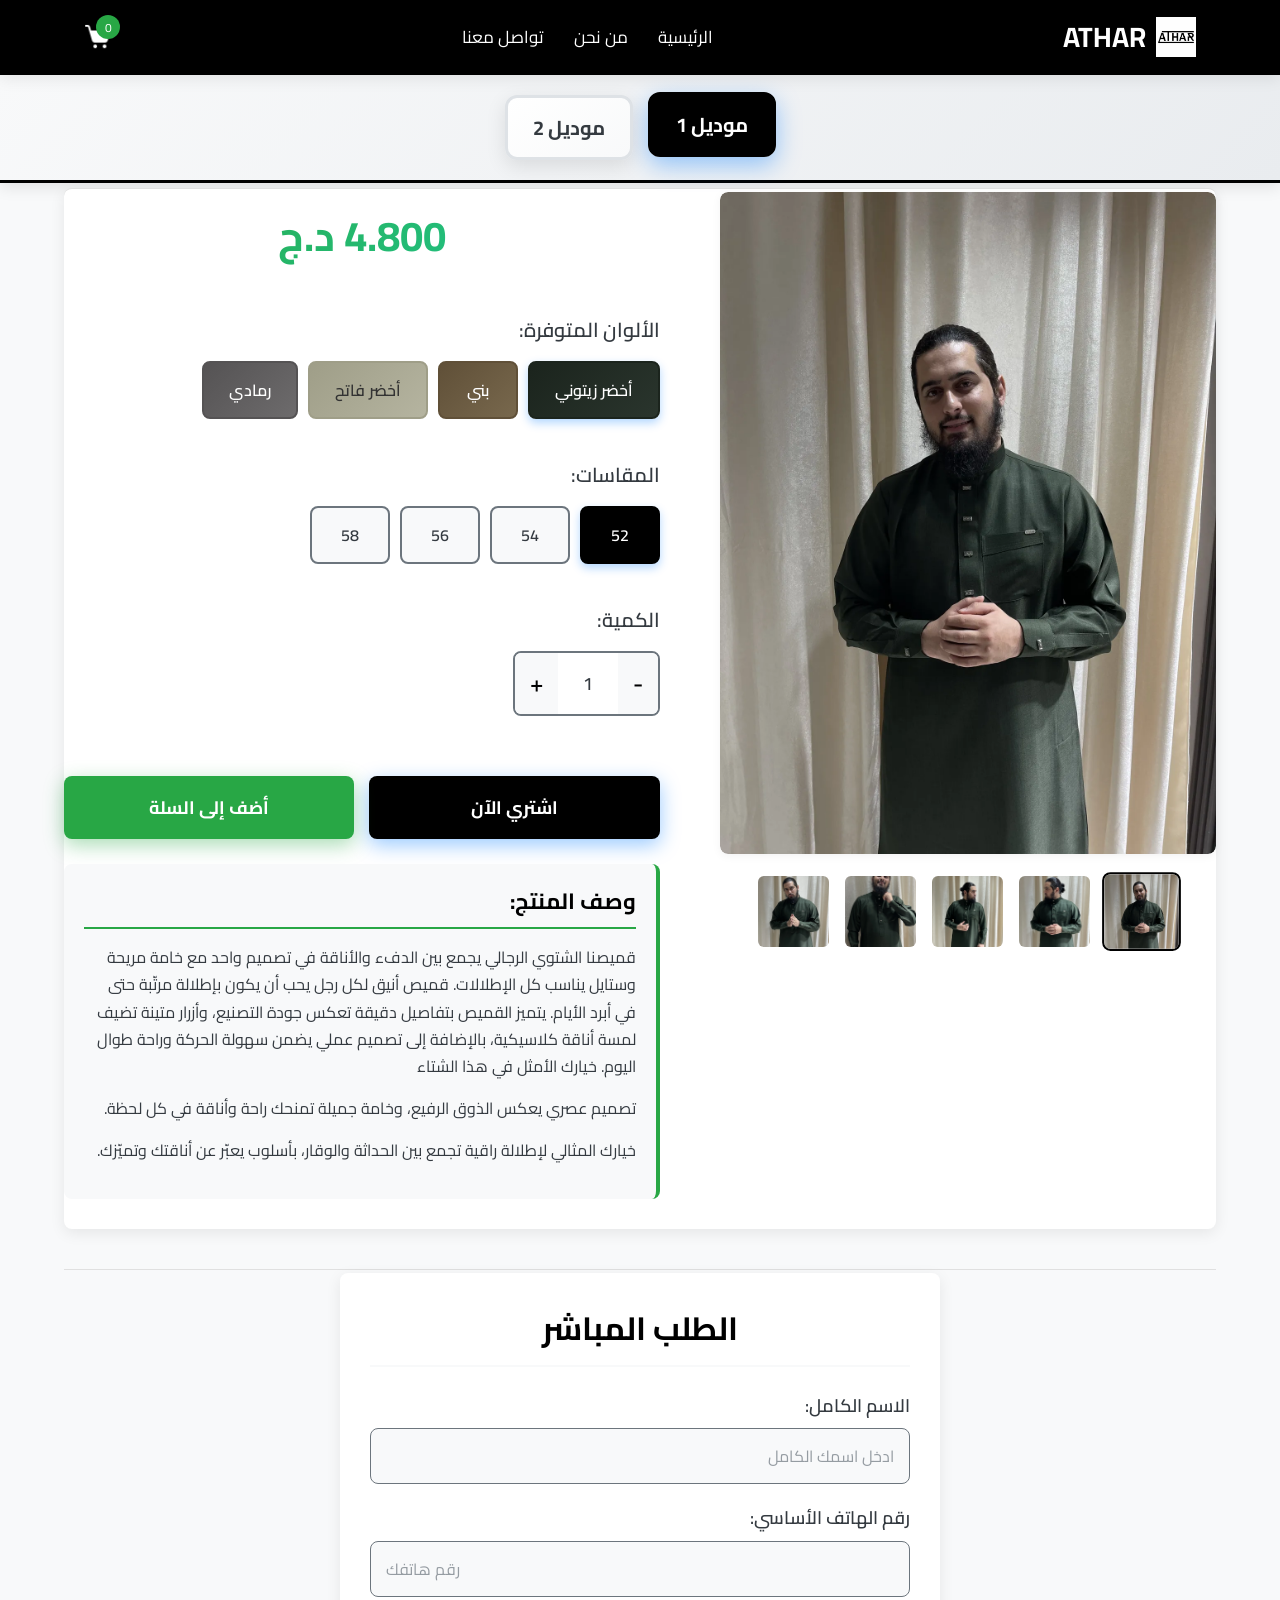
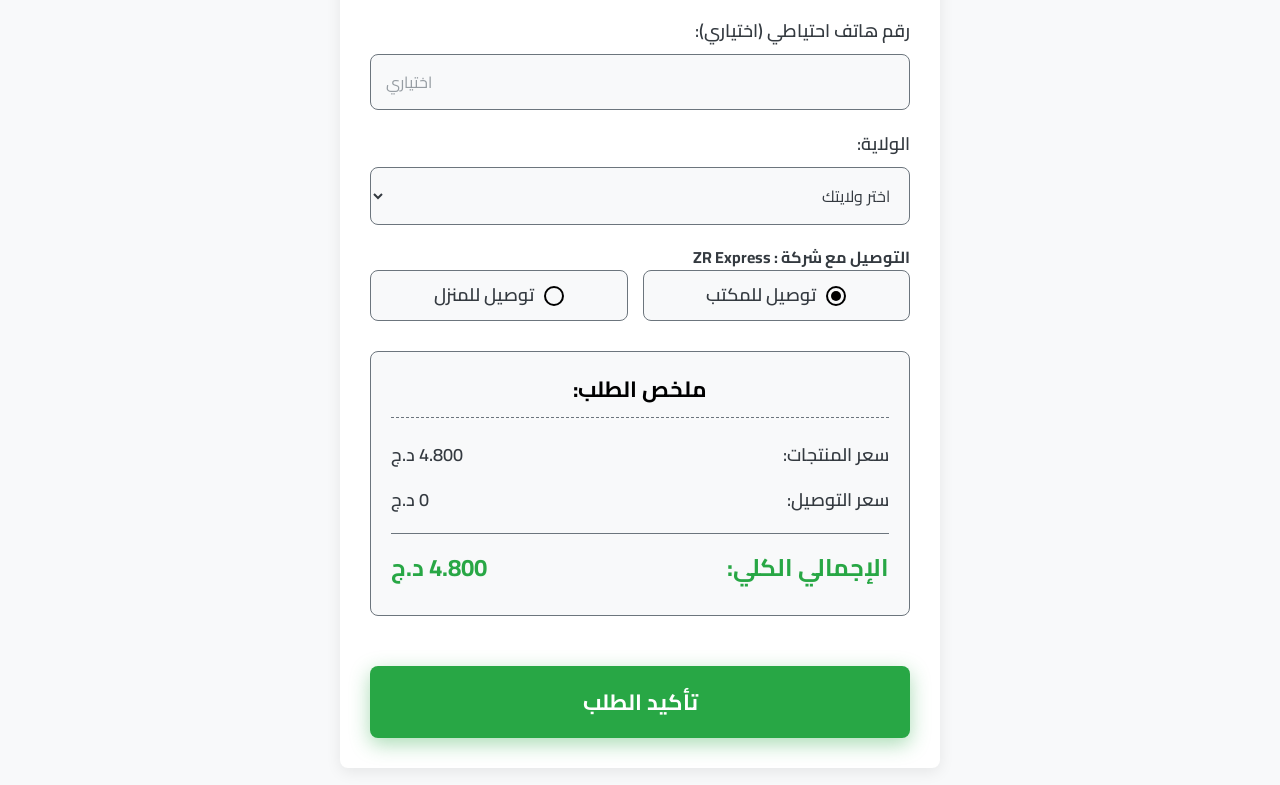
==== index.html @ 8ec305be "Add files via upload" ====
<!DOCTYPE html>
<html lang="ar" dir="rtl">
<head>
    <meta charset="UTF-8">
    <meta name="viewport" content="width=device-width, initial-scale=1.0">
    <title>ATHAR</title>
    <link rel="stylesheet" href="style.css">
    <link rel="icon" href="images/logo.jpg" type="image/x-icon">
    <link href="https://fonts.googleapis.com/css2?family=Cairo:wght@400;700&display=swap" rel="stylesheet">

<!-- Meta Pixel Code -->

<!-- End Meta Pixel Code -->

</head>
<body>
    <header class="main-header">
        <div class="container">
            <div class="logo">
                <img src="images/logo.jpg" alt="ATHAR Logo">
                <span>ATHAR</span>
            </div>
            <nav class="main-nav">
                <ul>
                    <li><a href="index.html">الرئيسية</a></li>
                    <li><a href="about.html">من نحن</a></li>
                    <li><a href="contact.html">تواصل معنا</a></li>
                </ul>
            </nav>
            <div class="header-icons">
                <a href="cart.html" class="cart-icon">
                    <img src="images/cart-icon.png" alt="Cart">
                    <span class="cart-count">0</span>
                </a>
                <button class="hamburger-menu">
                    &#9776;
                </button>
            </div>
        </div>
        <div class="mobile-nav-overlay">
            <nav class="mobile-nav">
                <ul>
                    <li><a href="index.html">الرئيسية</a></li>
                    <li><a href="about.html">من نحن</a></li>
                    <li><a href="contact.html">تواصل معنا</a></li>
                </ul>
            </nav>
        </div>
    </header>







    <!-- أزرار التبديل بين الموديلين -->
<div class="model-selector-container">
    <div class="container">
        <div class="model-buttons">
            <button class="model-btn active" data-model="model1">موديل 1</button>
            <button class="model-btn" data-model="model2">موديل 2</button>
        </div>
    </div>
</div>








    <main class="product-page">
        <div class="container product-details-wrapper">
<section class="product-images">
    <div class="main-image-container">
        <img id="main-product-image" src="images/olive-green-1.webp" alt="قميص رجالي - أسود">
    </div>

    <div class="thumbnail-images">
        <img class="thumbnail active" src="images/olive-green-1.webp" alt="Thumbnail 1">
        <img class="thumbnail" src="images/olive-green-2.webp" alt="Thumbnail 2">
        <img class="thumbnail" src="images/olive-green-3.webp" alt="Thumbnail 3">
        <img class="thumbnail" src="images/olive-green-4.webp" alt="Thumbnail 4">
        <img class="thumbnail" src="images/olive-green-5.webp" alt="Thumbnail 5">
    </div>
</section>

<section class="product-info">
    <!-- تم نقل السعر إلى مكان العنوان -->
    <p class="product-price compact-price">4800 د.ج</p>

    <div class="color-options compact-section">
        <h2>الألوان المتوفرة:</h2>
        <div class="colors">
            <!-- سيتم ملء الألوان ديناميكياً -->
        </div>
    </div>

    <div class="size-options compact-section">
        <h2>المقاسات:</h2>
        <div class="sizes">
            <!-- سيتم ملء المقاسات ديناميكياً -->
        </div>
    </div>

    <div class="quantity-selector compact-section">
        <h2>الكمية:</h2>
        <div class="quantity-control">
            <button class="quantity-btn minus">-</button>
            <input type="number" class="quantity-input" value="1" min="1">
            <button class="quantity-btn plus">+</button>
        </div>
    </div>

    <div class="action-buttons compact-buttons">
        <button class="quick-order-btn">اشتري الآن</button>
        <button class="add-to-cart-btn">أضف إلى السلة</button>
    </div>

    <!-- تم نقل الوصف إلى الأسفل -->
    <div class="product-description compact-description">
        <h2>وصف المنتج:</h2>
        <p>قميص يجمع بين البساطة والفخامة في تفاصيل دقيقة تليق بالرجل الأنيق.</p>
        <p>تصميم عصري يعكس الذوق الرفيع، وخامة جميلة تمنحك راحة وأناقة في كل لحظة.</p>
        <p>خيارك المثالي لإطلالة راقية تجمع بين الحداثة والوقار، بأسلوب يعبّر عن أناقتك وتميّزك.</p>
    </div>
</section>
        </div>

        <!-- إضافة بطاقة الطلب المباشر -->
        <div class="container quick-order-container">
            <div class="quick-order-card" id="quick-order-card">
                <h2 class="page-title">الطلب المباشر</h2>

                <form id="quick-order-form">
                    <div class="form-group">
                        <label for="quick-fullName">الاسم الكامل:</label>
                        <input type="text" id="quick-fullName" name="fullName" required placeholder="ادخل اسمك الكامل">
                    </div>

                    <div class="form-group">
                        <label for="quick-phone">رقم الهاتف الأساسي:</label>
                        <input type="tel" id="quick-phone" name="phone" required placeholder="رقم هاتفك">
                    </div>

                    <div class="form-group">
                        <label for="quick-alternativePhone">رقم هاتف احتياطي (اختياري):</label>
                        <input type="tel" id="quick-alternativePhone" name="alternativePhone" placeholder="اختياري">
                    </div>

                    <div class="form-group">
                        <label for="quick-wilaya">الولاية:</label>
                        <select id="quick-wilaya" name="wilaya" required>
                            <option value="">اختر ولايتك</option>
                        </select>
                    </div>

                    <div class="form-group">
                        <h4>التوصيل مع شركة : ZR Express</h4>
                        <div class="radio-group-container">
                            <div class="radio-group">
                                <input type="radio" id="quick-deliveryToOffice" name="deliveryMethod" value="office" checked>
                                <label for="quick-deliveryToOffice">توصيل للمكتب</label>
                            </div>
                            <div class="radio-group">
                                <input type="radio" id="quick-deliveryToHome" name="deliveryMethod" value="home">
                                <label for="quick-deliveryToHome">توصيل للمنزل</label>
                            </div>
                        </div>
                    </div>

                    <div class="form-group" id="quick-commune-group" style="display: none;">
                        <label for="quick-commune">البلدية:</label>
                        <input type="text" id="quick-commune" name="commune" placeholder="ادخل اسم بلديتك">
                    </div>

                    <div class="order-summary">
                        <h2>ملخص الطلب:</h2>
                        <div class="summary-row">
                            <span>سعر المنتجات:</span>
                            <span id="quick-products-subtotal">0 د.ج</span>
                        </div>
                        <div class="summary-row">
                            <span>سعر التوصيل:</span>
                            <span id="quick-delivery-price">0 د.ج</span>
                        </div>
                        <div class="summary-row total-row">
                            <span>الإجمالي الكلي:</span>
                            <span id="quick-order-grand-total">0 د.ج</span>
                        </div>
                    </div>

                    <button type="submit" class="submit-order-btn">تأكيد الطلب</button>
                </form>
            </div>
        </div>
    </main>

    <script src="script.js"></script>
    <script src="cart.js"></script>
    <script src="quick-order.js"></script>
    <script src="header.js"></script>
    <script src="tiktok-pixel.js"></script>
    <script src="tiktok-events.js"></script>

</body>

</html>
---- style.css ----
/* General Styling & Reset */
@import url('https://fonts.googleapis.com/css2?family=Cairo:wght@300;400;600;700&display=swap');

:root {
    --primary-color: #000000;
    --secondary-color: #6c757d;
    --accent-color: #28a745;
    --text-color: #343a40;
    --light-bg: #f8f9fa;
    --white: #ffffff;
    --border-radius: 8px;
    --box-shadow: 0 4px 15px rgba(0, 0, 0, 0.08);
    --transition-speed: 0.3s;
}

* {
    margin: 0;
    padding: 0;
    box-sizing: border-box;
    font-family: 'Cairo', sans-serif;
}

body {
    background-color: var(--light-bg);
    color: var(--text-color);
    line-height: 1.6;
    direction: rtl;
    text-align: right;
}

.container {
    width: 90%;
    max-width: 1200px;
    margin: 0 auto;
    padding: 20px 0;
}

a {
    text-decoration: none;
    color: var(--primary-color);
    transition: color var(--transition-speed);
}

a:hover {
    color: var(--accent-color);
}

button {
    cursor: pointer;
    border: none;
    padding: 10px 20px;
    border-radius: var(--border-radius);
    transition: background-color var(--transition-speed), transform var(--transition-speed);
    font-weight: 600;
}

button:hover {
    transform: translateY(-2px);
}

/* Header Styling */
.main-header {
    background-color: #000000;
    box-shadow: var(--box-shadow);
    padding: 15px 0;
    position: sticky;
    top: 0;
    z-index: 1000;
    margin-bottom: 5px; /* تم تقليل المسافة */
}

.main-header .container {
    display: flex;
    justify-content: space-between;
    align-items: center;
    padding: 0 20px;
}

.main-header .logo {
    display: flex;
    align-items: center;
    gap: 10px;
}

.main-header .logo img {
    height: 40px;
    width: auto;
}

.main-header .logo span {
    font-size: 28px;
    font-weight: 700;
    color: #ffffff; /* تغيير اللون إلى الأبيض */
}

.main-nav ul {
    list-style: none;
    display: flex;
    gap: 30px;
}

.main-nav a {
    color: #ffffff;
    font-size: 17px;
    position: relative;
    padding-bottom: 5px;
}

.main-nav a::after {
    content: '';
    position: absolute;
    right: 0;
    bottom: 0;
    width: 0;
    height: 3px;
    background-color: var(--primary-color);
    transition: width var(--transition-speed);
}

.main-nav a:hover::after,
.main-nav a.active::after {
    width: 100%;
    left: 0;
}

.header-icons {
    display: flex;
    align-items: center;
    gap: 20px;
}

.cart-icon {
    position: relative;
    display: flex;
    align-items: center;
}

.cart-icon img {
    height: 28px;
    width: auto;
}

.cart-count {
    background-color: var(--accent-color);
    color: var(--white);
    border-radius: 50%;
    padding: 3px 8px;
    font-size: 12px;
    position: absolute;
    top: -8px;
    right: -8px;
    min-width: 24px;
    text-align: center;
    display: flex;
    justify-content: center;
    align-items: center;
    height: 24px;
}

.hamburger-menu {
    display: none;
    background: none;
    font-size: 30px;
    padding: 5px 10px;
    color: #ffffff; /* تغيير اللون إلى الأبيض */
}

/* Mobile Nav Overlay (Hidden by default) */
.mobile-nav-overlay {
    display: none; /* Hidden by default */
    position: fixed;
    top: 0;
    left: 0;
    width: 100%;
    height: auto; /* Allow content to define height */
    max-height: 0; /* Initially hidden height */
    overflow: hidden; /* Hide overflowing content */
    background-color: var(--white); /* خلفية بيضاء صلبة */
    box-shadow: var(--box-shadow);
    z-index: 999;
    align-items: center;
    justify-content: center;
    flex-direction: column;
    opacity: 0; /* Will transition from 0 to 1 */
    visibility: hidden; /* Will transition from hidden to visible */
    /* transition for max-height, opacity, and visibility */
    transition: max-height 0.5s ease-in-out, opacity 0.4s ease-in-out, visibility 0.4s ease-in-out;
}

.mobile-nav-overlay.active {
    display: flex; /* Show flex for active state */
    max-height: 300px; /* Adjust this value if your nav content is taller */
    opacity: 1;
    visibility: visible;
}

.mobile-nav ul {
    list-style: none;
    text-align: center;
    width: 100%;
    padding: 20px 0; /* Add padding for internal spacing */
}

.mobile-nav li {
    margin: 15px 0; /* Reduced margin */
}

.mobile-nav a {
    color: var(--text-color);
    font-size: 24px; /* Slightly smaller font for better fit */
    font-weight: 600;
    padding: 8px 15px; /* Reduced padding */
    display: block;
    transition: color var(--transition-speed);
}

.mobile-nav a:hover {
    color: var(--primary-color);
}

/* Hamburger Menu Styling (Keep it simple) */
.hamburger-menu {
    display: none; /* Hidden by default on desktop */
    background: none;
    font-size: 30px;
    color: var(--text-color);
    padding: 5px 10px;
    cursor: pointer;
    z-index: 1001; /* Ensure it's above the overlay */
    /* No need for span specific styles, as it's a single character */
}

/* Ensure hamburger is shown on mobile */
@media (max-width: 768px) {
    .main-header .hamburger-menu {
        display: block; /* Show hamburger on mobile as a block element */
    }
}

/* Product Page Styling */
.product-page {
    padding: 5px 0; /* تم تقليل المسافة */
}

.product-details-wrapper {
    display: flex;
    gap: 40px;
    background-color: var(--white);
    padding: 30px;
    border-radius: var(--border-radius);
    box-shadow: var(--box-shadow);
    flex-wrap: wrap; /* Allow wrapping on smaller screens */
    margin-top: 5px; /* تم تقليل المسافة */
}

.product-images {
    flex: 1;
    min-width: 300px; /* Minimum width before wrapping */
    display: flex;
    flex-direction: column;
    gap: 20px;
    align-items: center;
}

.main-image-container {
    width: 100%;
    max-width: 500px; /* Max width for the main image */
    border-radius: var(--border-radius);
    overflow: hidden;
    box-shadow: 0 2px 10px rgba(0, 0, 0, 0.05);
}

.main-image-container img {
    width: 100%;
    height: auto;
    display: block;
    border-radius: var(--border-radius);
}

/* ===============================
   ✅ Thumbnails (صور مصغرة)
================================= */

/* إضافة أنماط للتعامل مع العدد المختلف للصور المصغرة */
.thumbnail-images {
    display: flex;
    gap: 10px;
    justify-content: center;
    width: 100%;
    flex-wrap: wrap; /* السماح بلف الصور على سطر جديد إذا لزم الأمر */
}

.thumbnail-images img {
    width: 70px;
    height: 70px;
    object-fit: cover;
    border-radius: var(--border-radius);
    cursor: pointer;
    border: 2px solid transparent;
    transition: border-color var(--transition-speed), transform var(--transition-speed);
    flex-shrink: 0; /* منع الصور من التقلص */
}

.thumbnail-images img:hover,
.thumbnail-images img.active {
    border-color: var(--primary-color);
    transform: scale(1.05);
}

/* تحسينات للشاشات الصغيرة */
@media (max-width: 768px) {
    .thumbnail-images {
        gap: 8px;
    }
    
    .thumbnail-images img {
        width: 60px;
        height: 60px;
    }
}

@media (max-width: 480px) {
    .thumbnail-images {
        gap: 6px;
    }
    
    .thumbnail-images img {
        width: 50px;
        height: 50px;
    }
}

/* تحسينات للشاشات الكبيرة */
@media (min-width: 1200px) {
    .thumbnail-images {
        gap: 12px;
    }
    
    .thumbnail-images img {
        width: 75px;
        height: 75px;
    }
}

/* ===============================
   ✅ Product Info Section
================================= */

.product-info {
    flex: 1.2;
    min-width: 300px;
    display: flex;
    flex-direction: column;
    gap: 25px;
}

.product-title {
    font-size: 38px;
    font-weight: 700;
    color: var(--primary-color);
    margin-bottom: 5px;
}

.product-price {
    font-size: 32px;
    font-weight: 600;
    color: var(--accent-color);
    margin-bottom: 20px;
}

/* ===============================
   ✅ Color & Size Options
================================= */

.color-options,
.size-options {
    margin-bottom: 15px;
}

.color-options h2,
.size-options h2 {
    font-size: 20px;
    font-weight: 600;
    margin-bottom: 15px;
    color: var(--text-color);
}

.colors,
.sizes {
    display: flex;
    gap: 10px;
    flex-wrap: wrap;
}

.color-btn,
.size-btn {
    background-color: var(--light-bg);
    color: var(--text-color);
    border: 2px solid var(--secondary-color);
    padding: 12px 25px;
    font-size: 16px;
    font-weight: 600;
    border-radius: var(--border-radius);
    transition: all var(--transition-speed);
    min-width: 80px;
    text-align: center;
}

.color-btn.active,
.size-btn.active {
    background-color: var(--primary-color);
    color: var(--white);
    border-color: var(--primary-color);
    box-shadow: 0 4px 10px rgba(0, 123, 255, 0.3);
}

.color-btn:hover:not(.active),
.size-btn:hover:not(.active) {
    background-color: var(--primary-color);
    color: var(--white);
    border-color: var(--primary-color);
}



/* ===============================
   ✅ Quantity Selector
================================= */

.quantity-selector {
    margin-bottom: 25px;
}

.quantity-selector h2 {
    font-size: 20px;
    font-weight: 600;
    margin-bottom: 15px;
    color: var(--text-color);
}

.quantity-control {
    display: flex;
    align-items: center;
    border: 2px solid var(--secondary-color);
    border-radius: var(--border-radius);
    overflow: hidden;
    width: fit-content;
}

.quantity-btn {
    background-color: var(--light-bg);
    color: var(--primary-color);
    font-size: 24px;
    padding: 8px 15px;
    border-radius: 0;
    transition: background-color var(--transition-speed);
}

.quantity-btn:hover {
    background-color: var(--primary-color);
    color: var(--white);
}

.quantity-input {
    width: 60px;
    text-align: center;
    border: none;
    font-size: 18px;
    font-weight: 600;
    color: var(--text-color);
    background-color: var(--white);
    padding: 8px 0;
}

.quantity-input::-webkit-outer-spin-button,
.quantity-input::-webkit-inner-spin-button {
    -webkit-appearance: none;
    margin: 0;
}

/* ===============================
   ✅ Action Buttons
================================= */

.action-buttons {
    display: flex;
    gap: 15px;
    flex-wrap: wrap;
    margin-top: 20px;
}

.buy-now-btn,
.add-to-cart-btn {
    flex: 1;
    min-width: 180px;
    font-size: 18px;
    padding: 15px 30px;
    border-radius: var(--border-radius);
    font-weight: 700;
    text-align: center;
}

.buy-now-btn {
    background-color: var(--primary-color);
    color: var(--white);
    box-shadow: 0 6px 20px rgba(0, 123, 255, 0.4);
}

.buy-now-btn:hover {
    background-color: #0056b3;
    transform: translateY(-3px);
    box-shadow: 0 8px 25px rgba(0, 123, 255, 0.5);
}

.add-to-cart-btn {
    background-color: var(--accent-color);
    color: var(--white);
    box-shadow: 0 6px 20px rgba(40, 167, 69, 0.4);
}

.add-to-cart-btn:hover {
    background-color: #218838;
    transform: translateY(-3px);
    box-shadow: 0 8px 25px rgba(40, 167, 69, 0.5);
}

/* ===============================
   ✅ Responsive Layout
================================= */

@media (max-width: 992px) {
    .product-details-wrapper {
        flex-direction: column;
        align-items: center;
        gap: 30px;
    }

    .product-images,
    .product-info {
        width: 100%;
        max-width: 600px;
    }

    .product-images {
        margin-bottom: 20px;
    }

    .product-title {
        font-size: 32px;
        text-align: center;
    }

    .product-price {
        font-size: 28px;
        text-align: center;
    }

    .color-options,
    .size-options,
    .quantity-selector,
    .action-buttons {
        align-items: center;
        text-align: center;
    }

    .colors, .sizes, .quantity-control, .action-buttons {
        justify-content: center;
    }
}

@media (max-width: 768px) {
    .main-header .main-nav {
        display: none;
    }

    .main-header .hamburger-menu {
        display: block;
    }

    .main-header .container {
        padding: 0 15px;
    }

    .main-header .logo span {
        font-size: 24px;
    }

    .product-details-wrapper {
        padding: 20px;
    }

    .product-title {
        font-size: 28px;
    }

    .product-price {
        font-size: 24px;
    }

    .color-btn,
    .size-btn {
        padding: 10px 20px;
        font-size: 15px;
    }

    .buy-now-btn,
    .add-to-cart-btn {
        font-size: 16px;
        padding: 12px 25px;
    }
}

@media (max-width: 480px) {
    .main-header .logo img {
        height: 35px;
    }

    .main-header .logo span {
        font-size: 22px;
    }

    .cart-icon img {
        height: 24px;
    }

    .cart-count {
        font-size: 11px;
        padding: 2px 7px;
        min-width: 20px;
        height: 20px;
        top: -6px;
        right: -6px;
    }

    .product-page {
        padding: 5px 0; /* تم تقليل المسافة */
    }

    .product-details-wrapper {
        padding: 15px;
    }

    .product-title {
        font-size: 24px;
    }

    .product-price {
        font-size: 20px;
    }

    .color-btn,
    .size-btn {
        padding: 8px 15px;
        font-size: 14px;
    }

    .buy-now-btn,
    .add-to-cart-btn {
        font-size: 15px;
        padding: 10px 20px;
    }

    .quantity-control {
        width: 100%;
        justify-content: center;
    }

    .quantity-input {
        flex-grow: 1;
    }
}

/* إضافة أنماط للوصف الجديد */
.product-description {
    margin-bottom: 25px;
    padding: 20px;
    background-color: var(--light-bg);
    border-radius: var(--border-radius);
    border-right: 4px solid var(--accent-color);
}

.product-description h2 {
    font-size: 22px;
    font-weight: 700;
    color: var(--primary-color);
    margin-bottom: 15px;
    border-bottom: 2px solid var(--accent-color);
    padding-bottom: 8px;
}

.product-description p {
    font-size: 16px;
    line-height: 1.7;
    color: var(--text-color);
    margin-bottom: 15px;
}

.product-description ul {
    list-style-type: none;
    padding-right: 0;
}

.product-description li {
    position: relative;
    padding-right: 25px;
    margin-bottom: 8px;
    font-size: 15px;
    color: var(--text-color);
}

.product-description li:before {
    content: "✓";
    position: absolute;
    right: 0;
    color: var(--accent-color);
    font-weight: bold;
}

.product-info .product-price {
    font-size: 42px;
    font-weight: 700;
    color: var(--accent-color);
    margin-bottom: 25px;
    text-align: center;
    background: linear-gradient(135deg, var(--accent-color), #20c997);
    -webkit-background-clip: text;
    -webkit-text-fill-color: transparent;
    background-clip: text;
    padding: 10px;
    border-radius: var(--border-radius);
}

/* تحسين التجاوب مع الشاشات الصغيرة */
@media (max-width: 768px) {
    .product-info .product-price {
        font-size: 36px;
    }
    
    .product-description h2 {
        font-size: 20px;
    }
    
    .product-description p {
        font-size: 15px;
    }
}

@media (max-width: 480px) {
    .product-info .product-price {
        font-size: 32px;
    }
    
    .product-description {
        padding: 15px;
    }
}

/* أنماط تقليل المسافات بشكل أكبر */
.compact-price {
    margin-bottom: 10px !important;
}

.compact-description {
    margin-bottom: 15px !important;
}

.compact-section {
    margin-bottom: 15px !important;
}

.compact-buttons {
    margin-top: 20px !important;
}

/* تحسين المسافات في الشاشات الصغيرة */
@media (max-width: 768px) {
    .compact-price {
        margin-bottom: 8px !important;
    }
    
    .compact-description {
        margin-bottom: 12px !important;
    }
    
    .compact-section {
        margin-bottom: 12px !important;
    }
    
    .compact-buttons {
        margin-top: 18px !important;
    }
}

@media (max-width: 480px) {
    .compact-price {
        margin-bottom: 5px !important;
    }
    
    .compact-description {
        margin-bottom: 10px !important;
    }
    
    .compact-section {
        margin-bottom: 10px !important;
    }
    
    .compact-buttons {
        margin-top: 15px !important;
    }
}

/* Cart Page Specific Styling */
.cart-page {
    padding: 40px 0;
    min-height: calc(100vh - 150px); /* Adjust to make content fill viewport if short */
}

.cart-page .container {
    background-color: var(--white);
    padding: 30px;
    border-radius: var(--border-radius);
    box-shadow: var(--box-shadow);
}

.page-title {
    font-size: 36px;
    font-weight: 700;
    color: var(--primary-color);
    text-align: center;
    margin-bottom: 30px;
    padding-bottom: 10px;
    border-bottom: 2px solid var(--light-bg);
}

.empty-cart-message {
    text-align: center;
    font-size: 20px;
    color: var(--secondary-color);
    margin: 50px 0;
}

.cart-items-container {
    margin-bottom: 30px;
}

/* Individual Cart Item Styling */
.cart-item {
    display: flex;
    align-items: center;
    gap: 20px;
    padding: 20px 0;
    border-bottom: 1px dashed var(--light-bg); /* Dashed separator for items */
}

.cart-item:last-child {
    border-bottom: none; /* No border for the last item */
}

.cart-item-image img {
    width: 100px;
    height: 100px;
    object-fit: cover;
    border-radius: var(--border-radius);
    border: 1px solid var(--light-bg);
}

.cart-item-details {
    flex-grow: 1;
}

.cart-item-details h3 {
    font-size: 22px;
    font-weight: 600;
    color: var(--text-color);
    margin-bottom: 5px;
}

.cart-item-details p {
    font-size: 15px;
    color: var(--secondary-color);
    margin-bottom: 5px;
}

.cart-item-price {
    font-size: 18px;
    font-weight: 700;
    color: var(--accent-color);
    min-width: 100px; /* Ensure price has enough space */
    text-align: left; /* Align price to left in RTL */
}

.cart-item-quantity {
    display: flex;
    align-items: center;
    border: 1px solid var(--secondary-color);
    border-radius: var(--border-radius);
    overflow: hidden;
    width: fit-content;
}

.cart-item-quantity .quantity-btn {
    background-color: var(--light-bg);
    color: var(--primary-color);
    font-size: 20px;
    padding: 5px 12px;
    border-radius: 0;
}

.cart-item-quantity .quantity-input {
    width: 50px;
    text-align: center;
    border: none;
    font-size: 16px;
    font-weight: 600;
    background-color: var(--white);
    padding: 5px 0;
}

.remove-item-btn {
    background-color: transparent;
    color: var(--secondary-color);
    font-size: 24px;
    padding: 0;
    margin-right: 10px;
    transition: color var(--transition-speed);
}

.remove-item-btn:hover {
    color: var(--close-btn-color); /* Red for delete */
    transform: none; /* No transform on remove button */
}

/* Cart Summary Styling */
.cart-summary {
    background-color: var(--light-bg);
    padding: 25px;
    border-radius: var(--border-radius);
    border: 1px solid #e9ecef;
    display: flex;
    flex-direction: column;
    gap: 15px;
}

.summary-row {
    display: flex;
    justify-content: space-between;
    align-items: center;
    font-size: 20px;
    font-weight: 600;
    color: var(--text-color);
}

.summary-row.total-row {
    font-size: 24px;
    font-weight: 700;
    color: var(--primary-color);
    border-top: 1px dashed var(--secondary-color);
    padding-top: 15px;
    margin-top: 10px;
}

.checkout-btn {
    background-color: var(--accent-color);
    color: var(--white);
    font-size: 20px;
    padding: 15px 30px;
    border-radius: var(--border-radius);
    font-weight: 700;
    width: 100%;
    margin-top: 20px;
    box-shadow: 0 6px 20px rgba(40, 167, 69, 0.4);
}

.checkout-btn:hover {
    background-color: #218838;
    transform: translateY(-3px);
    box-shadow: 0 8px 25px rgba(40, 167, 69, 0.5);
}

/* Responsive adjustments for Cart Page */
@media (max-width: 768px) {
    .cart-page .container {
        padding: 20px;
    }

    .page-title {
        font-size: 30px;
        margin-bottom: 20px;
    }

    .cart-item {
        flex-wrap: wrap; /* Allow items to wrap on smaller screens */
        justify-content: center; /* Center content when wrapped */
        text-align: center;
    }

    .cart-item-image,
    .cart-item-details,
    .cart-item-quantity,
    .cart-item-price,
    .remove-item-btn {
        width: 100%; /* Make them full width when wrapped */
        text-align: center;
        margin-bottom: 10px;
    }

    .cart-item-image {
        margin-bottom: 15px;
    }

    .cart-item-quantity {
        justify-content: center; /* Center quantity control */
        margin-left: auto; /* Remove right margin from RTL direction */
        margin-right: auto; /* Center on wrap */
    }

    .cart-item-price {
        font-size: 16px;
        order: 1; /* Price appears above other details */
    }

    .remove-item-btn {
        order: 2; /* Remove button appears after price */
        margin-right: 0;
        margin-left: auto; /* Push to left in RTL */
    }

    .summary-row {
        font-size: 18px;
    }

    .summary-row.total-row {
        font-size: 22px;
    }

    .checkout-btn {
        font-size: 18px;
        padding: 12px 25px;
    }
}

@media (max-width: 480px) {
    .page-title {
        font-size: 26px;
    }

    .cart-item-image img {
        width: 80px;
        height: 80px;
    }

    .cart-item-details h3 {
        font-size: 18px;
    }

    .cart-item-details p {
        font-size: 14px;
    }

    .cart-item-price {
        font-size: 15px;
    }

    .cart-item-quantity .quantity-btn {
        font-size: 18px;
        padding: 4px 10px;
    }

    .cart-item-quantity .quantity-input {
        width: 40px;
        font-size: 14px;
    }
}

/* Info Page Specific Styling */
.info-page {
    padding: 40px 0;
    min-height: calc(100vh - 150px); /* Adjust to make content fill viewport if short */
}

.info-page .container {
    background-color: var(--white);
    padding: 30px;
    border-radius: var(--border-radius);
    box-shadow: var(--box-shadow);
    max-width: 600px; /* Limit width for better readability */
    margin: 0 auto; /* Center the container */
}

.info-page .page-title {
    font-size: 36px;
    font-weight: 700;
    color: var(--primary-color);
    text-align: center;
    margin-bottom: 30px;
    padding-bottom: 10px;
    border-bottom: 2px solid var(--light-bg);
}

.form-group {
    margin-bottom: 20px;
}

.form-group label {
    display: block;
    font-size: 18px;
    font-weight: 600;
    color: var(--text-color);
    margin-bottom: 8px;
}

.form-group input[type="text"],
.form-group input[type="tel"],
.form-group input[type="number"], /* Added for height/weight */
.form-group select {
    width: 100%;
    padding: 12px 15px;
    border: 1px solid var(--secondary-color);
    border-radius: var(--border-radius);
    font-size: 16px;
    color: var(--text-color);
    background-color: var(--light-bg);
    transition: border-color var(--transition-speed), box-shadow var(--transition-speed);
}

.form-group input[type="text"]:focus,
.form-group input[type="tel"]:focus,
.form-group input[type="number"]:focus, /* Added for height/weight */
.form-group select:focus {
    border-color: var(--primary-color);
    box-shadow: 0 0 0 0.2rem rgba(0, 123, 255, 0.25);
    outline: none;
}

.form-group input::placeholder {
    color: var(--secondary-color);
    opacity: 0.7;
}

/* Container for radio groups to apply gap */
.radio-group-container {
    display: flex;
    flex-wrap: wrap; /* Allow wrapping on small screens */
    gap: 15px; /* Space between radio groups */
}

.radio-group {
    display: flex;
    align-items: center;
    gap: 10px;
    padding: 10px 15px;
    border: 1px solid var(--secondary-color);
    border-radius: var(--border-radius);
    background-color: var(--light-bg);
    cursor: pointer;
    transition: background-color var(--transition-speed);
    flex-grow: 1; /* Allow groups to grow */
    justify-content: center; /* Center content horizontally */
}

.radio-group:hover {
    background-color: #e2e6ea;
}

.radio-group input[type="radio"] {
    appearance: none; /* Hide default radio button */
    width: 20px;
    height: 20px;
    border: 2px solid var(--primary-color);
    border-radius: 50%;
    display: grid;
    place-content: center;
    cursor: pointer;
    margin: 0; /* Remove default margin */
}

.radio-group input[type="radio"]::before {
    content: "";
    width: 10px;
    height: 10px;
    border-radius: 50%;
    transform: scale(0);
    transition: transform var(--transition-speed) ease-in-out;
    background-color: var(--primary-color);
}

.radio-group input[type="radio"]:checked::before {
    transform: scale(1);
}

.radio-group label {
    font-size: 18px;
    font-weight: 600;
    color: var(--text-color);
    cursor: pointer;
    margin-bottom: 0; /* Remove default margin from label */
}

/* Order Summary section in info.html */
.order-summary {
    background-color: var(--light-bg);
    border: 1px solid var(--secondary-color);
    border-radius: var(--border-radius);
    padding: 20px;
    margin-top: 30px;
    margin-bottom: 30px;
}

.order-summary h2 {
    font-size: 22px;
    font-weight: 700;
    color: var(--primary-color);
    margin-bottom: 15px;
    text-align: center;
    border-bottom: 1px dashed var(--secondary-color);
    padding-bottom: 10px;
}

.order-summary .summary-row {
    display: flex;
    justify-content: space-between;
    align-items: center;
    padding: 8px 0;
    font-size: 18px;
    color: var(--text-color);
}

.order-summary .summary-row.total-row {
    font-size: 24px;
    font-weight: 700;
    color: var(--accent-color);
    border-top: 1px solid var(--secondary-color);
    margin-top: 10px;
    padding-top: 15px;
}

.submit-order-btn {
    background-color: var(--accent-color);
    color: var(--white);
    font-size: 22px;
    padding: 15px 30px;
    border-radius: var(--border-radius);
    font-weight: 700;
    width: 100%;
    margin-top: 20px;
    box-shadow: 0 6px 20px rgba(40, 167, 69, 0.4);
    transition: background-color var(--transition-speed), transform var(--transition-speed), box-shadow var(--transition-speed);
}

.submit-order-btn:hover {
    background-color: #218838;
    transform: translateY(-3px);
    box-shadow: 0 8px 25px rgba(40, 167, 69, 0.5);
}

/* Responsive adjustments for Info Page */
@media (max-width: 768px) {
    .info-page .container {
        padding: 20px;
        margin: 0 15px; /* Add horizontal margin on small screens */
    }

    .info-page .page-title {
        font-size: 30px;
        margin-bottom: 20px;
    }

    .form-group label {
        font-size: 16px;
        margin-bottom: 5px;
    }

    .form-group input,
    .form-group select {
        padding: 10px 12px;
        font-size: 15px;
    }

    .radio-group {
        padding: 8px 12px;
    }

    .radio-group input[type="radio"] {
        width: 18px;
        height: 18px;
    }

    .radio-group input[type="radio"]::before {
        width: 9px;
        height: 9px;
    }

    .radio-group label {
        font-size: 16px;
    }

    .submit-order-btn {
        font-size: 20px;
        padding: 12px 25px;
    }
}

@media (max-width: 480px) {
    .info-page .page-title {
        font-size: 26px;
    }

    .form-group input,
    .form-group select {
        font-size: 14px;
    }

    .submit-order-btn {
        font-size: 18px;
        padding: 10px 20px;
    }
    
    .radio-group-container {
        flex-direction: column; /* Stack radio groups vertically */
    }
}

/* تحسين عرض الألوان والمقاسات على الشاشات الصغيرة */
@media (max-width: 480px) {
    .colors, .sizes {
        gap: 8px;
    }
    
    .color-btn, .size-btn {
        padding: 8px 12px;
        font-size: 14px;
        min-width: 70px;
    }
    
    /* تحسين عرض الأزرار على الشاشات الصغيرة */
    .action-buttons {
        flex-direction: column;
        gap: 10px;
    }
    
    .buy-now-btn, .add-to-cart-btn {
        width: 100%;
    }
    
    /* تحسين عرض الصور المصغرة */
    .thumbnail-images {
        flex-wrap: wrap;
        justify-content: center;
    }
    
    .thumbnail-images img {
        width: 60px;
        height: 60px;
    }
}

/* تحسينات إضافية للشاشات المتوسطة */
@media (max-width: 768px) {
    .product-details-wrapper {
        padding: 15px;
        gap: 20px;
    }
    
    .product-info {
        gap: 20px;
    }
    
    .product-description {
        padding: 15px;
    }
    
    .product-description h2 {
        font-size: 20px;
    }
    
    .product-description p, .product-description li {
        font-size: 15px;
    }
}

/* تحسينات للشاشات الكبيرة جداً */
@media (min-width: 1200px) {
    .container {
        max-width: 1300px;
    }
    
    .product-details-wrapper {
        gap: 60px;
    }
}

/* أنماط بطاقة الطلب المباشر */
.quick-order-container {
    margin-top: 40px;
    padding: 0 20px;
}

.quick-order-card {
    background-color: var(--white);
    padding: 30px;
    border-radius: var(--border-radius);
    box-shadow: var(--box-shadow);
    max-width: 600px;
    margin: 0 auto;
}

.quick-order-card .page-title {
    font-size: 32px;
    margin-bottom: 25px;
    text-align: center;
    color: var(--primary-color);
    border-bottom: 2px solid var(--light-bg);
    padding-bottom: 10px;
}

/* تحسينات للشاشات الصغيرة */
@media (max-width: 768px) {
    .quick-order-container {
        margin-top: 30px;
        padding: 0 15px;
    }
    
    .quick-order-card {
        padding: 20px;
    }
    
    .quick-order-card .page-title {
        font-size: 28px;
    }
}

@media (max-width: 480px) {
    .quick-order-card {
        padding: 15px;
    }
    
    .quick-order-card .page-title {
        font-size: 24px;
    }
}

/* About Page Styling */
.about-page {
    padding: 40px 0;
    min-height: calc(100vh - 150px);
}

.about-page .container {
    background-color: var(--white);
    padding: 30px;
    border-radius: var(--border-radius);
    box-shadow: var(--box-shadow);
}

.about-content {
    max-width: 800px;
    margin: 0 auto;
}

.about-intro, .about-mission, .about-values, .about-products {
    margin-bottom: 40px;
}

.about-content h2 {
    font-size: 28px;
    font-weight: 700;
    color: var(--primary-color);
    margin-bottom: 15px;
    border-bottom: 2px solid var(--light-bg);
    padding-bottom: 8px;
}

.about-content p {
    font-size: 18px;
    line-height: 1.7;
    color: var(--text-color);
    margin-bottom: 15px;
}

.values-grid {
    display: grid;
    grid-template-columns: repeat(auto-fit, minmax(250px, 1fr));
    gap: 20px;
    margin-top: 20px;
}

.value-item {
    background-color: var(--light-bg);
    padding: 20px;
    border-radius: var(--border-radius);
    border-right: 4px solid var(--accent-color);
    transition: transform var(--transition-speed);
}

.value-item:hover {
    transform: translateY(-5px);
}

.value-item h3 {
    font-size: 22px;
    font-weight: 600;
    color: var(--primary-color);
    margin-bottom: 10px;
}

.value-item p {
    font-size: 16px;
    margin-bottom: 0;
}

/* Contact Page Styling */
.contact-page {
    padding: 40px 0;
    min-height: calc(100vh - 150px);
}

.contact-page .container {
    background-color: var(--white);
    padding: 30px;
    border-radius: var(--border-radius);
    box-shadow: var(--box-shadow);
}

.contact-content {
    display: grid;
    grid-template-columns: 1fr 1fr;
    gap: 40px;
    max-width: 1000px;
    margin: 0 auto;
}

.contact-info h2, .contact-message h2 {
    font-size: 28px;
    font-weight: 700;
    color: var(--primary-color);
    margin-bottom: 20px;
    border-bottom: 2px solid var(--light-bg);
    padding-bottom: 8px;
}

.contact-details {
    display: flex;
    flex-direction: column;
    gap: 25px;
}

.contact-item {
    background-color: var(--light-bg);
    padding: 20px;
    border-radius: var(--border-radius);
    border-right: 4px solid var(--primary-color);
}

.contact-item h3 {
    font-size: 20px;
    font-weight: 600;
    color: var(--primary-color);
    margin-bottom: 8px;
}

.contact-item p, .contact-item a {
    font-size: 18px;
    color: var(--text-color);
}

.instagram-link {
    color: var(--primary-color) !important;
    font-weight: 600;
    transition: color var(--transition-speed);
}

.instagram-link:hover {
    color: var(--accent-color) !important;
}

.contact-form {
    display: flex;
    flex-direction: column;
    gap: 20px;
}

.contact-form .form-group {
    margin-bottom: 0;
}

.contact-form label {
    display: block;
    font-size: 18px;
    font-weight: 600;
    color: var(--text-color);
    margin-bottom: 8px;
}

.contact-form input, .contact-form textarea {
    width: 100%;
    padding: 12px 15px;
    border: 1px solid var(--secondary-color);
    border-radius: var(--border-radius);
    font-size: 16px;
    color: var(--text-color);
    background-color: var(--light-bg);
    transition: border-color var(--transition-speed), box-shadow var(--transition-speed);
    font-family: 'Cairo', sans-serif;
}

.contact-form input:focus, .contact-form textarea:focus {
    border-color: var(--primary-color);
    box-shadow: 0 0 0 0.2rem rgba(0, 123, 255, 0.25);
    outline: none;
}

.contact-form textarea {
    resize: vertical;
    min-height: 120px;
}

.submit-btn {
    background-color: var(--accent-color);
    color: var(--white);
    font-size: 20px;
    padding: 15px 30px;
    border-radius: var(--border-radius);
    font-weight: 700;
    width: 100%;
    margin-top: 10px;
    box-shadow: 0 6px 20px rgba(40, 167, 69, 0.4);
    transition: background-color var(--transition-speed), transform var(--transition-speed), box-shadow var(--transition-speed);
}

.submit-btn:hover {
    background-color: #218838;
    transform: translateY(-3px);
    box-shadow: 0 8px 25px rgba(40, 167, 69, 0.5);
}

/* Responsive adjustments for About and Contact Pages */
@media (max-width: 768px) {
    .about-page .container, .contact-page .container {
        padding: 20px;
    }
    
    .about-content h2, .contact-info h2, .contact-message h2 {
        font-size: 24px;
    }
    
    .about-content p {
        font-size: 16px;
    }
    
    .values-grid {
        grid-template-columns: 1fr;
    }
    
    .contact-content {
        grid-template-columns: 1fr;
        gap: 30px;
    }
    
    .contact-item h3 {
        font-size: 18px;
    }
    
    .contact-item p, .contact-item a {
        font-size: 16px;
    }
    
    .submit-btn {
        font-size: 18px;
        padding: 12px 25px;
    }
}

@media (max-width: 480px) {
    .about-content h2, .contact-info h2, .contact-message h2 {
        font-size: 22px;
    }
    
    .value-item {
        padding: 15px;
    }
    
    .contact-item {
        padding: 15px;
    }
    
    .submit-btn {
        font-size: 16px;
        padding: 10px 20px;
    }
}

/* تغيير لون زر قائمة الهمبرغر إلى الأبيض */
.hamburger-menu {
    color: #ffffff !important;
}


/* أنماط زر "اشتري الآن" الجديد */
.quick-order-btn {
    background-color: var(--primary-color);
    color: var(--white);
    font-size: 18px;
    padding: 15px 30px;
    border-radius: var(--border-radius);
    font-weight: 700;
    text-align: center;
    flex: 1;
    min-width: 180px;
    box-shadow: 0 6px 20px rgba(0, 123, 255, 0.4);
    transition: all var(--transition-speed);
    order: 1; /* لجعله يظهر أولاً */
}

.quick-order-btn:hover {
    background-color: #0056b3;
    transform: translateY(-3px);
    box-shadow: 0 8px 25px rgba(0, 123, 255, 0.5);
}

.add-to-cart-btn {
    order: 2; /* لجعله يظهر ثانياً */
    background-color: var(--accent-color);
    color: var(--white);
    box-shadow: 0 6px 20px rgba(40, 167, 69, 0.4);
}

.add-to-cart-btn:hover {
    background-color: #218838;
    transform: translateY(-3px);
    box-shadow: 0 8px 25px rgba(40, 167, 69, 0.5);
}

/* تحسينات للشاشات الصغيرة */
@media (max-width: 768px) {
    .action-buttons {
        flex-direction: column;
    }
    
    .quick-order-btn, .add-to-cart-btn {
        width: 100%;
    }
}



/* أزرار المقاسات المعطلة - بدون تأثيرات */
.size-btn.disabled {
    opacity: 0.5; /* شفافية */
    cursor: not-allowed; /* تغيير شكل المؤشر */
    pointer-events: none; /* منع جميع التفاعلات */
    background-color: #f8f9fa; /* لون خلفية ثابت */
    color: #6c757d; /* لون نص ثابت */
    border-color: #dee2e6; /* لون حدود ثابت */
    transform: none !important; /* إلغاء أي تحويلات */
    box-shadow: none !important; /* إلغاء أي ظلال */
}

/* التأكد من عدم وجود تأثير hover على الأزرار المعطلة */
.size-btn.disabled:hover {
    background-color: #f8f9fa !important;
    color: #6c757d !important;
    border-color: #dee2e6 !important;
    transform: none !important;
    box-shadow: none !important;
}

/* التأكد من عدم وجود تأثير active على الأزرار المعطلة */
.size-btn.disabled:active {
    background-color: #f8f9fa !important;
    color: #6c757d !important;
    border-color: #dee2e6 !important;
    transform: none !important;
    box-shadow: none !important;
}

/* التأكد من عدم وجود تأثير focus على الأزرار المعطلة */
.size-btn.disabled:focus {
    background-color: #f8f9fa !important;
    color: #6c757d !important;
    border-color: #dee2e6 !important;
    transform: none !important;
    box-shadow: none !important;
    outline: none !important;
}

/* ================================
   تحسينات عامة + تقليل المسافات
================================== */

/* أنماط محسنة لأزرار التبديل بين الموديلين */
.model-selector-container {
    background: linear-gradient(135deg, #f8f9fa 0%, #e9ecef 100%);
    padding: 5px 0; /* بعد التعديل */
    box-shadow: 0 4px 15px rgba(0, 0, 0, 0.1);
    margin-bottom: 3px; /* بعد التعديل */
    border-bottom: 3px solid var(--primary-color);
}

/* أزرار اختيار الموديل */
.model-buttons {
    display: flex;
    justify-content: center;
    gap: 15px; /* بعد التعديل */
    flex-wrap: wrap;
}

/* شكل الزر الأساسي */
.model-btn {
    background: linear-gradient(145deg, #ffffff, #f8f9fa);
    color: var(--text-color);
    border: 3px solid #dee2e6;
    padding: 20px 25px; /* أطول وأقل عرضًا */
    font-size: 20px;
    font-weight: 700;
    border-radius: 12px;
    transition: all 0.4s cubic-bezier(0.25, 0.46, 0.45, 0.94);
    min-width: 120px;
    max-width: 140px;
    height: 65px; /* ارتفاع ثابت */
    text-align: center;
    display: flex;
    align-items: center;
    justify-content: center;
    position: relative;
    overflow: hidden;
    box-shadow: 0 6px 20px rgba(0, 0, 0, 0.1);
}

/* تأثير اللمعان */
.model-btn::before {
    content: '';
    position: absolute;
    top: 0;
    left: -100%;
    width: 100%;
    height: 100%;
    background: linear-gradient(90deg, transparent, rgba(255,255,255,0.4), transparent);
    transition: left 0.5s;
}
.model-btn:hover::before {
    left: 100%;
}

/* الزر النشط */
.model-btn.active {
    background: linear-gradient(145deg, var(--primary-color), #000000);
    color: var(--white);
    border-color: var(--primary-color);
    box-shadow: 0 8px 25px rgba(0, 123, 255, 0.4);
    transform: translateY(-3px);
}

/* Hover */
.model-btn:hover:not(.active) {
    background: linear-gradient(145deg, var(--primary-color), #000000);
    color: var(--white);
    border-color: var(--primary-color);
    transform: translateY(-2px);
    box-shadow: 0 6px 20px rgba(0, 0, 0, 0.3);
}

.model-btn:active {
    transform: translateY(0);
}


/* ================================
   المسافات أسفل خط الفاصل
================================== */

.product-page .container {
    border-top: 1px solid #e0e0e0;
    padding-top: 3px; /* بعد التعديل */
}

.product-page {
    padding: 2px 0; /* تقليل المسافة */
}

.main-header {
    margin-bottom: 0 !important;
}

.product-details-wrapper {
    margin-top: 0 !important;
}

.container {
    padding: 15px 0; /* تقليل المسافة الداخلية */
}

/* ================================
   Responsive: شاشات 768px
================================== */
@media (max-width: 768px) {
    .model-buttons {
        flex-direction: row;
        align-items: center;
        gap: 12px;
    }

    .model-btn {
        width: auto;
        min-width: 110px;
        padding: 18px 22px;
        font-size: 18px;
        height: 62px;
    }

    .model-selector-container {
        padding: 4px 0;
        margin-bottom: 2px;
    }
}

/* ================================
   Responsive: شاشات 480px
================================== */
@media (max-width: 480px) {
    .model-btn {
        padding: 18px 20px;
        font-size: 18px;
        min-width: 100px;
        max-width: 120px;
        height: 60px;
    }

    .model-buttons {
        gap: 10px;
    }

    .model-selector-container {
        padding: 3px 0;
        margin-bottom: 2px;
    }

    .product-page .container {
        padding-top: 2px;
    }
}

/* ================================
   Responsive: شاشات 320px
================================== */
@media (max-width: 320px) {
    .model-btn {
        padding: 15px 18px;
        font-size: 16px;
        min-width: 90px;
        max-width: 100px;
        height: 55px;
    }

    .model-buttons {
        gap: 8px;
    }
}











/* أنماط الألوان الجديدة */
.color-btn[data-color="olive-green"] {
    background: linear-gradient(135deg, #1b241d, #2a352d);
    color: white;
    border-color: #1b241d;
}

.color-btn[data-color="brown"] {
    background: linear-gradient(135deg, #605038, #78684d);
    color: white;
    border-color: #605038;
}

.color-btn[data-color="light-green"] {
    background: linear-gradient(135deg, #9f9e88, #b5b4a0);
    color: #333;
    border-color: #9f9e88;
}

.color-btn[data-color="gray"] {
    background: linear-gradient(135deg, #555354, #6d6b6c);
    color: white;
    border-color: #555354;
}

.color-btn[data-color="blue-petrol"] {
    background: linear-gradient(135deg, #19262a, #2a3a40);
    color: white;
    border-color: #19262a;
}

.color-btn[data-color="beige"] {
    background: linear-gradient(135deg, #8c8779, #a39e8f);
    color: #333;
    border-color: #8c8779;
}

.color-btn[data-color="dark-purple"] {
    background: linear-gradient(135deg, #1e1821, #2d2530);
    color: white;
    border-color: #1e1821;
}

.color-btn[data-color="dark-gray"] {
    background: linear-gradient(135deg, #222324, #3a3b3c);
    color: white;
    border-color: #222324;
}

.color-btn[data-color="black"] {
    background: linear-gradient(135deg, #040509, #1a1a1a);
    color: white;
    border-color: #040509;
}
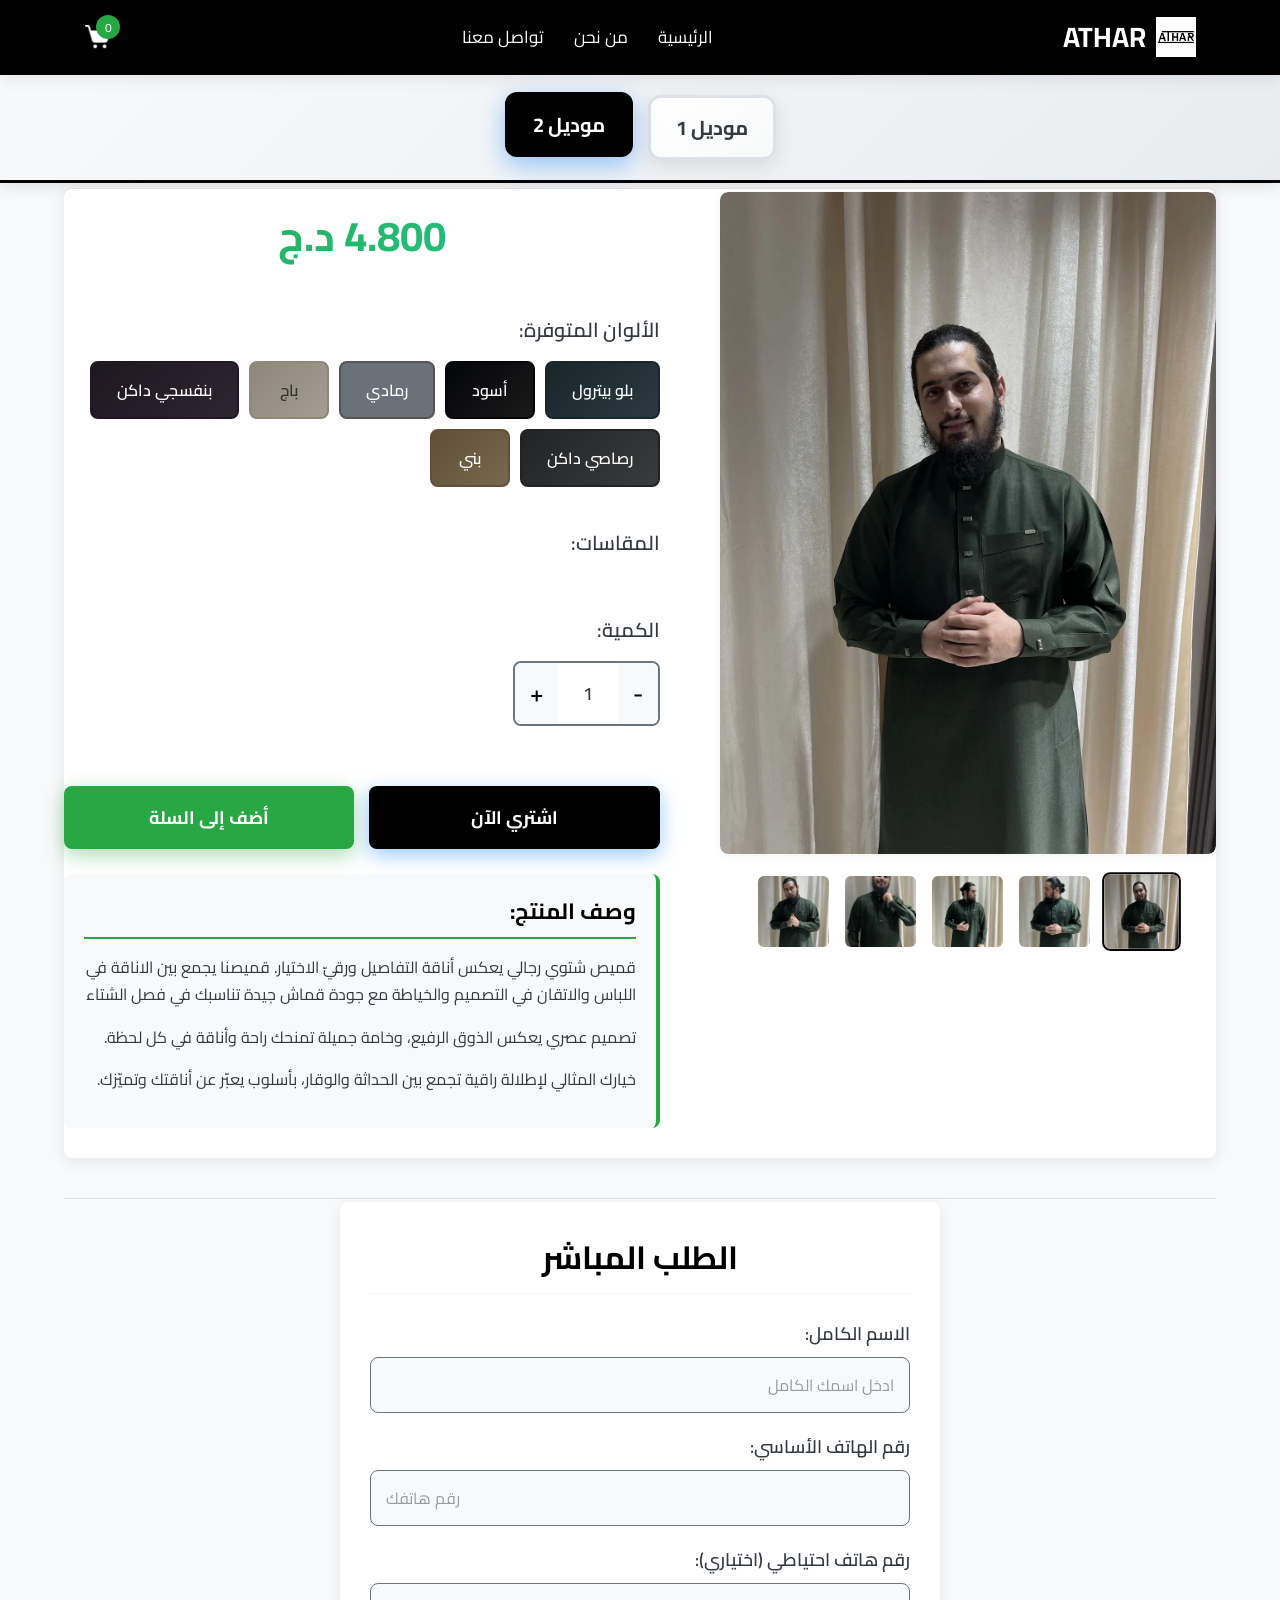
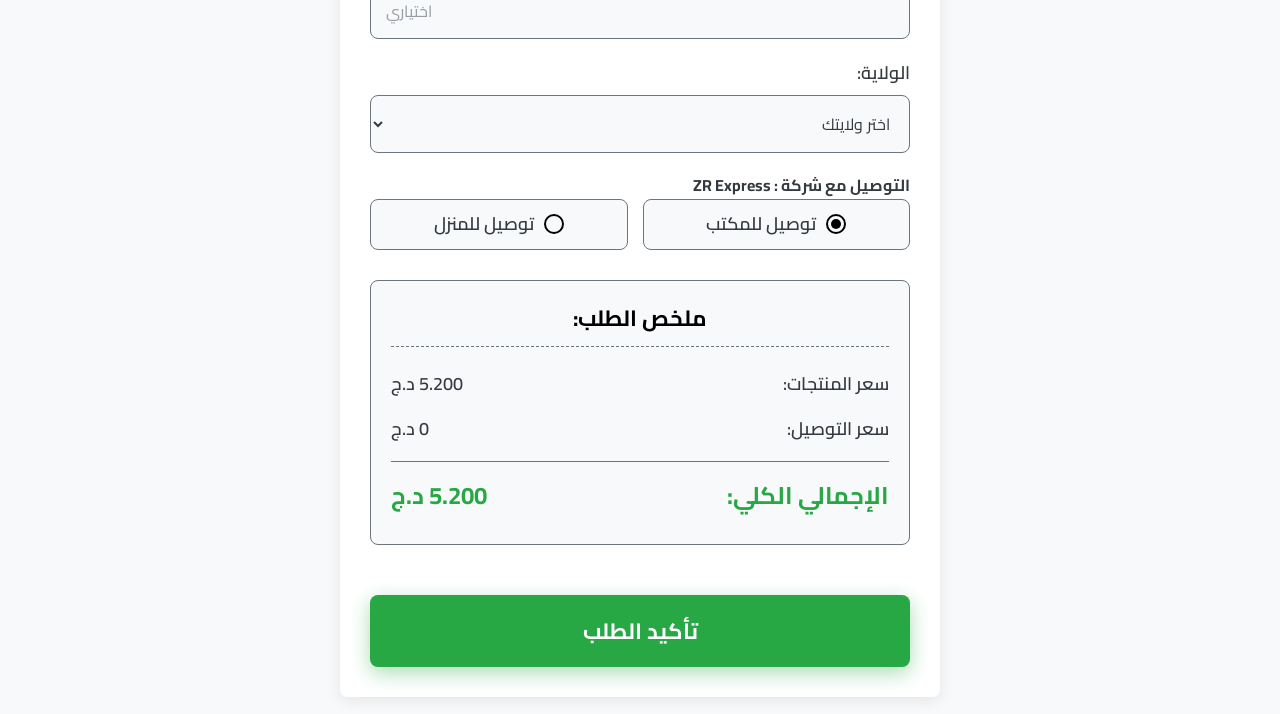
==== commit 24f5e520: "Update index.html" ====
--- a/index.html
+++ b/index.html
@@ -57,10 +57,10 @@
     <!-- أزرار التبديل بين الموديلين -->
 <div class="model-selector-container">
     <div class="container">
-        <div class="model-buttons">
-            <button class="model-btn active" data-model="model1">موديل 1</button>
-            <button class="model-btn" data-model="model2">موديل 2</button>
-        </div>
+<div class="model-buttons">
+    <button class="model-btn" data-model="model1">موديل 1</button>
+    <button class="model-btn active" data-model="model2">موديل 2</button>
+</div>
     </div>
 </div>
 
@@ -216,3 +216,4 @@
 
 
 
+
--- a/style.css
+++ b/style.css
@@ -1980,13 +1980,13 @@
 }
 
 .color-btn[data-color="light-green"] {
-    background: linear-gradient(135deg, #9f9e88, #b5b4a0);
+    background: linear-gradient(135deg, #bcc4b0, #d0d8c4);
     color: #333;
     border-color: #9f9e88;
 }
 
 .color-btn[data-color="gray"] {
-    background: linear-gradient(135deg, #555354, #6d6b6c);
+    background: linear-gradient(135deg, #4d4b44, #656360);
     color: white;
     border-color: #555354;
 }
@@ -2019,4 +2019,14 @@
     background: linear-gradient(135deg, #040509, #1a1a1a);
     color: white;
     border-color: #040509;
-}+}
+.color-btn[data-color="gray2"] {
+    background: #6a7178;
+    color: white;
+    border-color: #555354;
+}
+
+
+
+
+
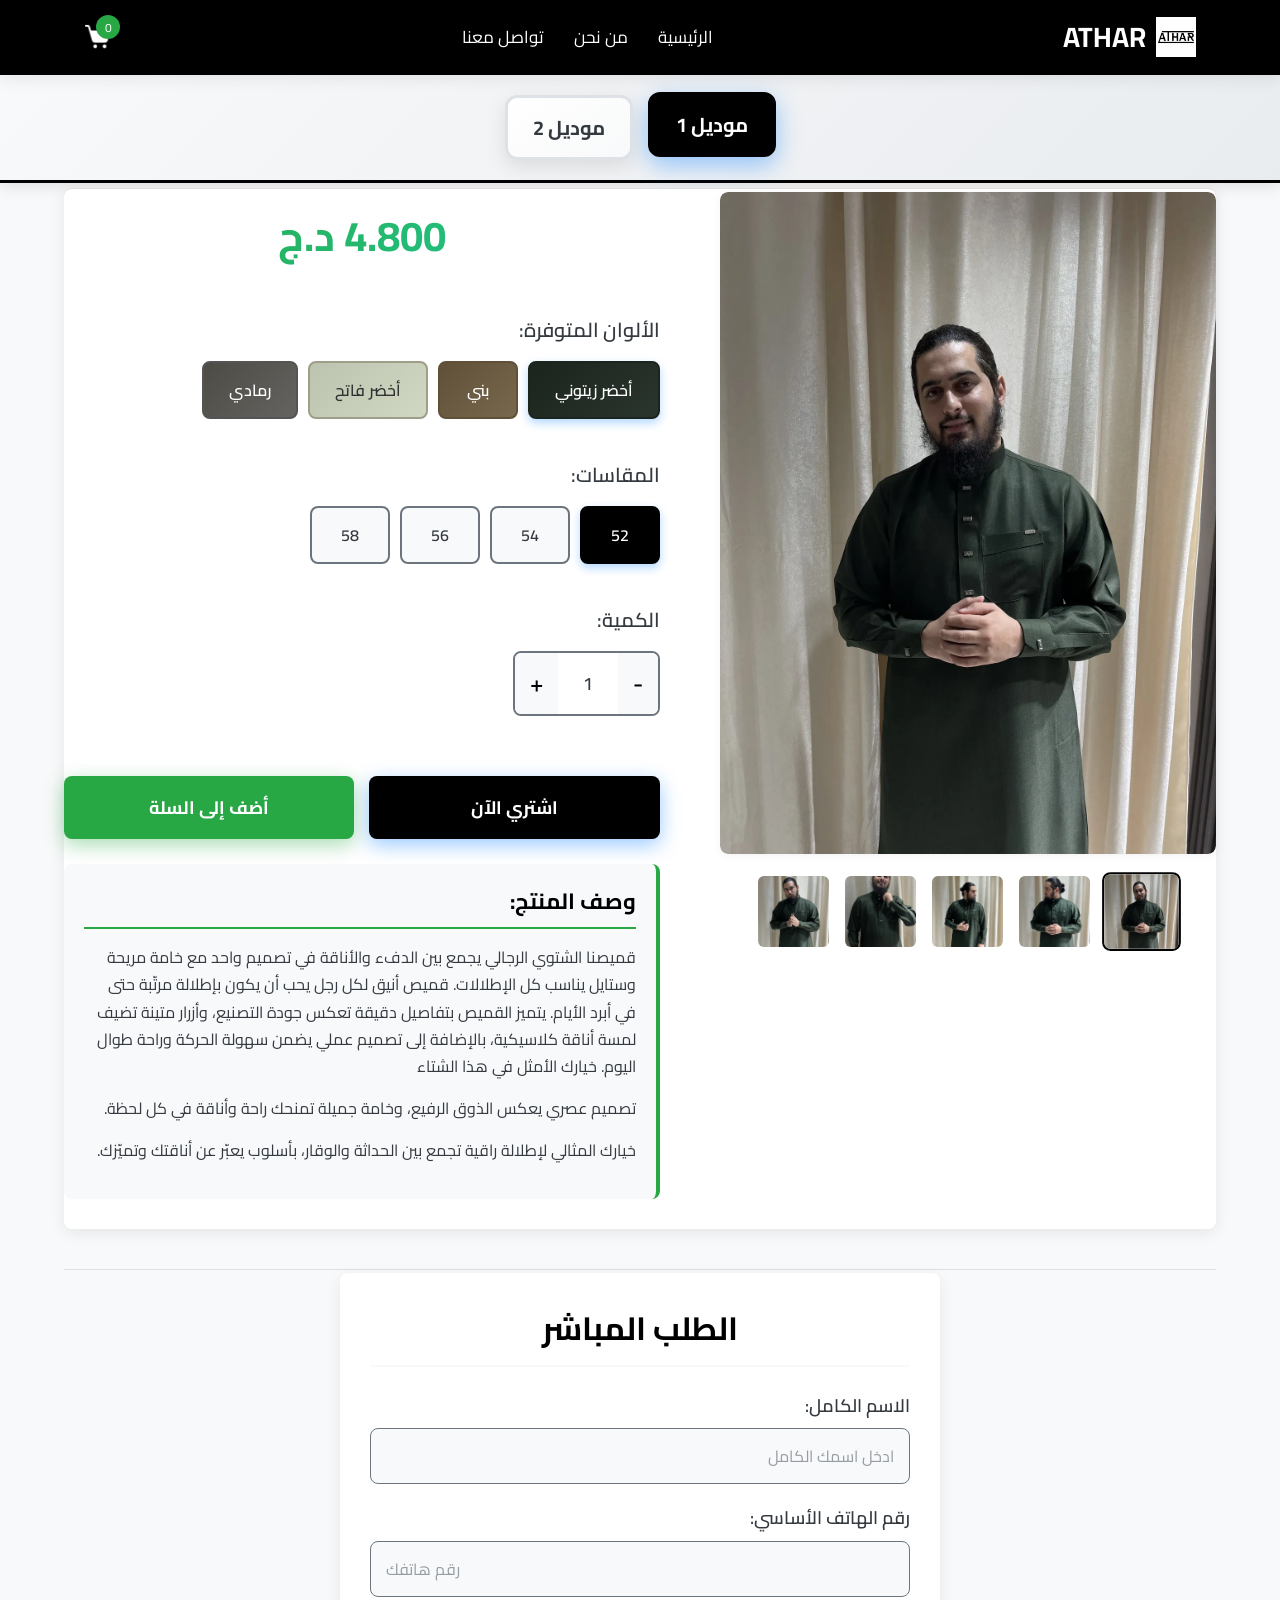
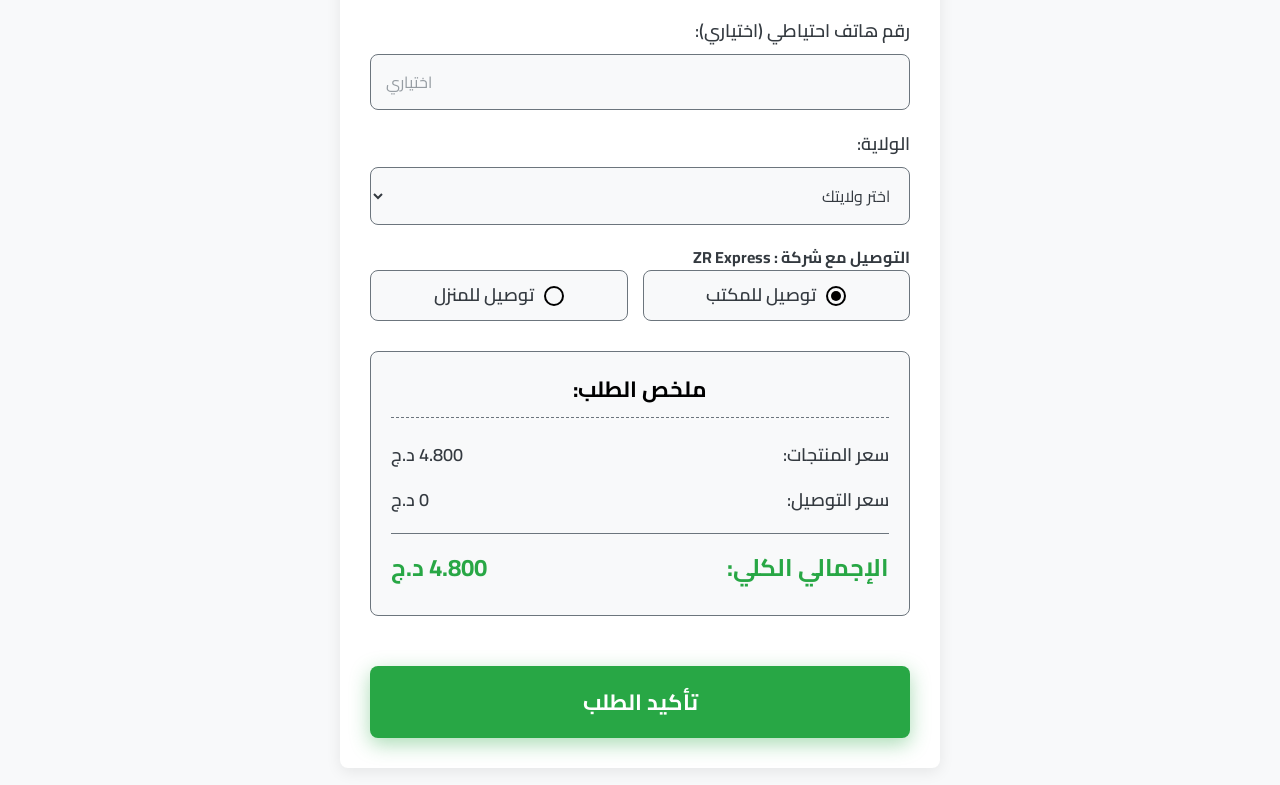
==== commit 349930c2: "Update index.html" ====
--- a/index.html
+++ b/index.html
@@ -57,10 +57,10 @@
     <!-- أزرار التبديل بين الموديلين -->
 <div class="model-selector-container">
     <div class="container">
-<div class="model-buttons">
-    <button class="model-btn" data-model="model1">موديل 1</button>
-    <button class="model-btn active" data-model="model2">موديل 2</button>
-</div>
+        <div class="model-buttons">
+            <button class="model-btn active" data-model="model1">موديل 1</button>
+            <button class="model-btn" data-model="model2">موديل 2</button>
+        </div>
     </div>
 </div>
 
@@ -208,12 +208,3 @@
 </body>
 
 </html>
-
-
-
-
-
-
-
-
-
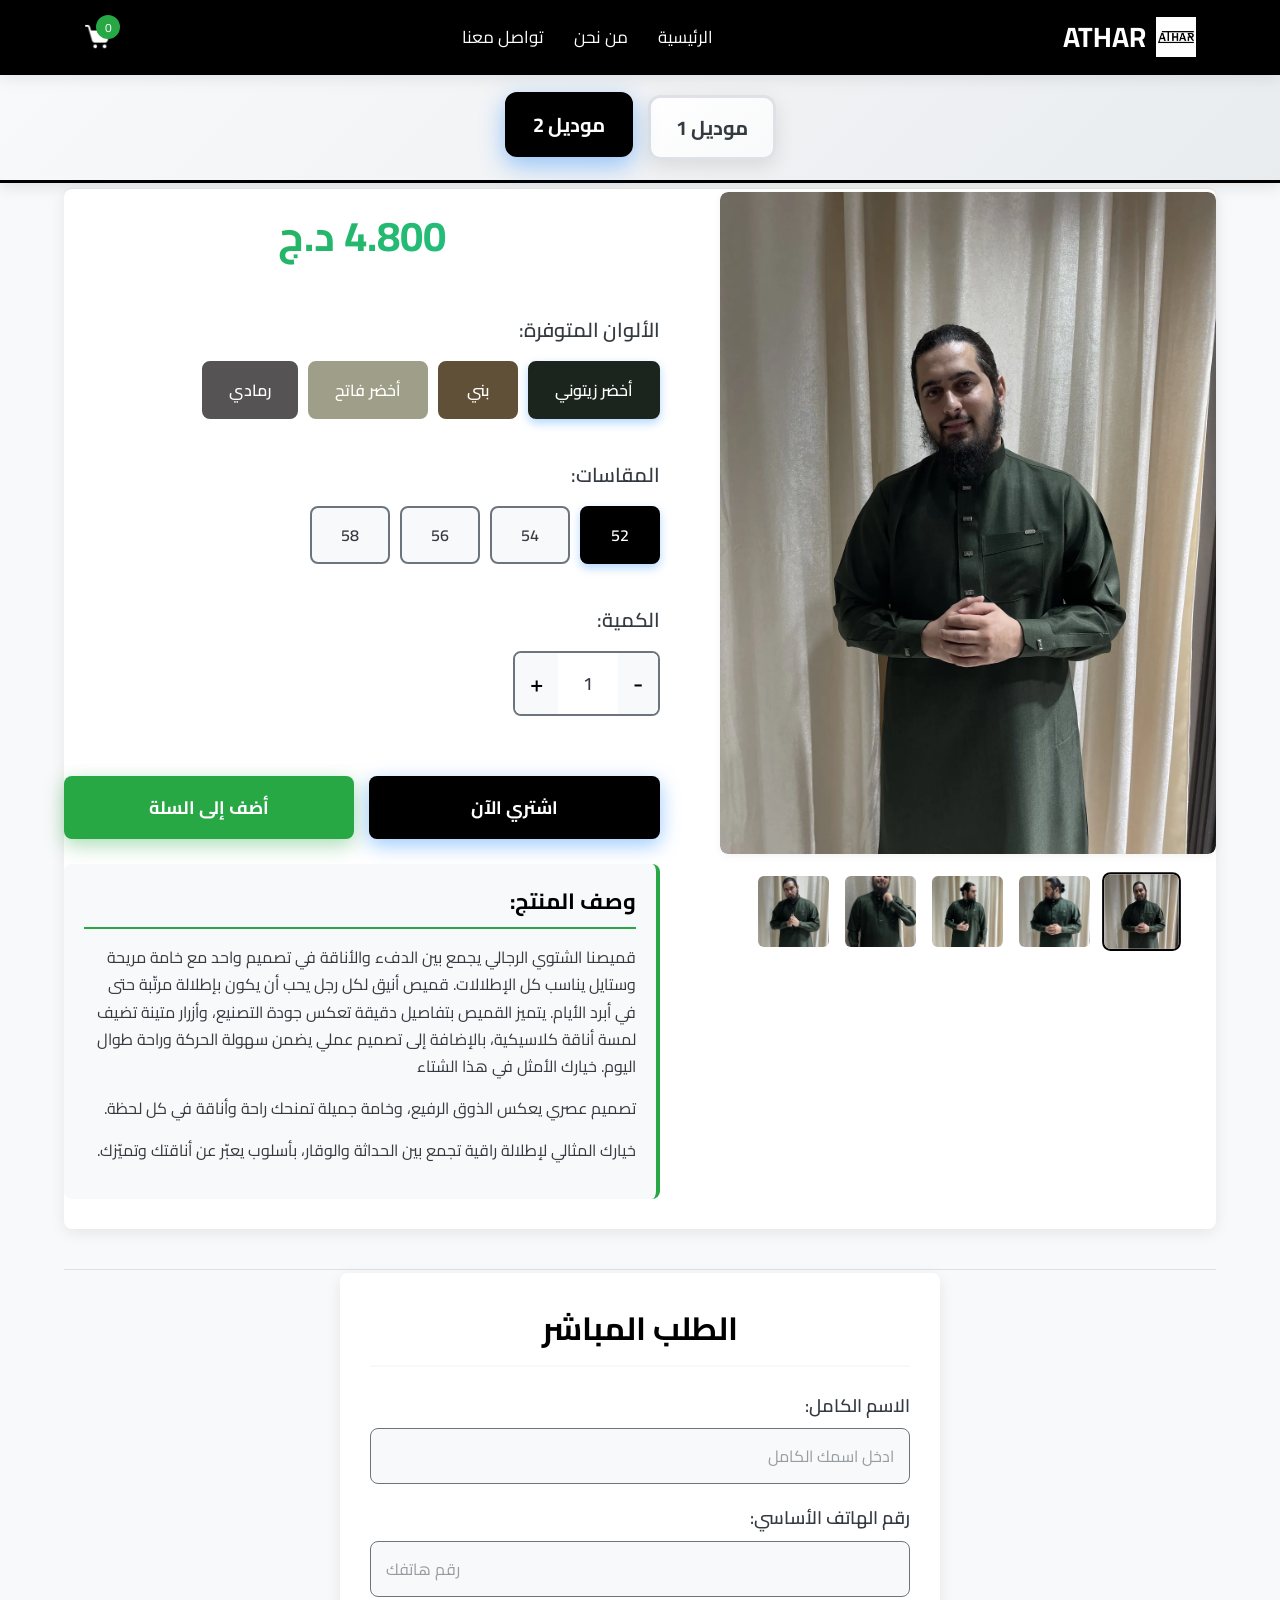
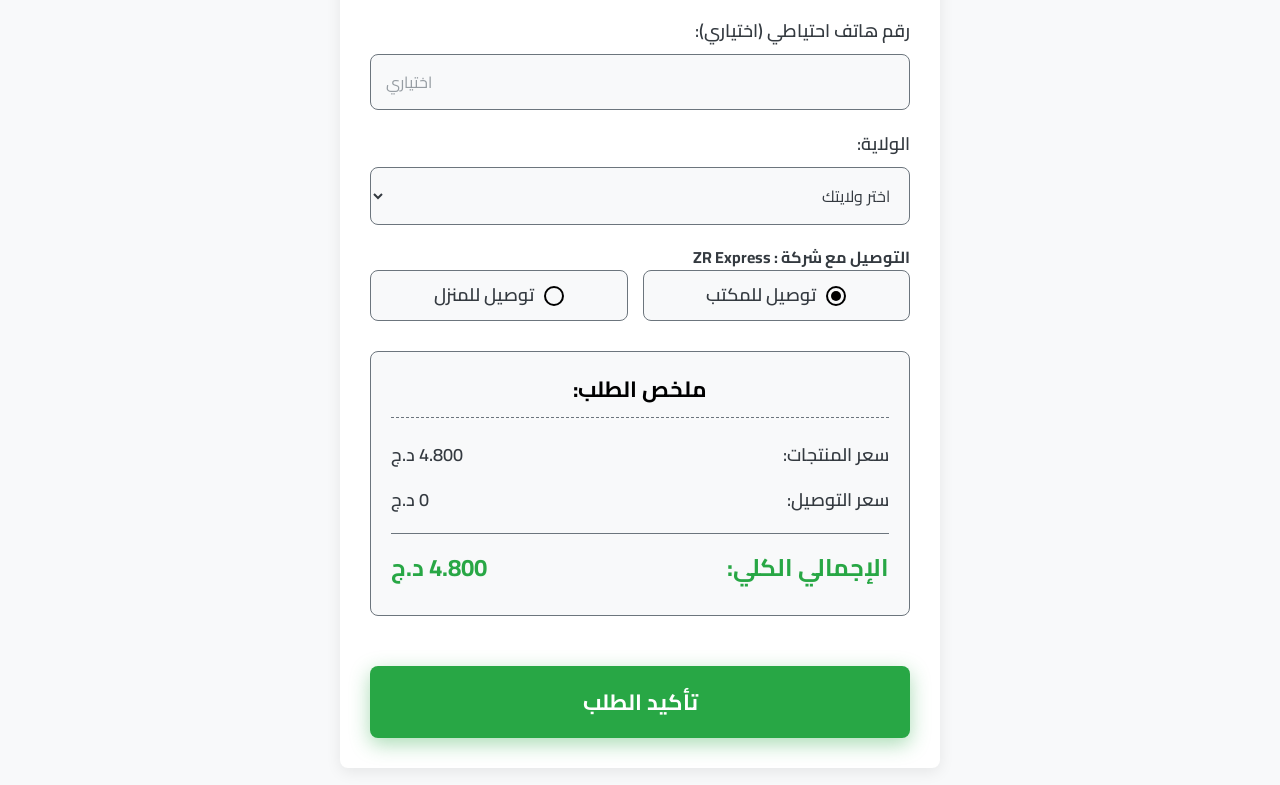
==== commit 9a425bfa: "Update index.html" ====
--- a/index.html
+++ b/index.html
@@ -8,9 +8,6 @@
     <link rel="icon" href="images/logo.jpg" type="image/x-icon">
     <link href="https://fonts.googleapis.com/css2?family=Cairo:wght@400;700&display=swap" rel="stylesheet">
 
-<!-- Meta Pixel Code -->
-
-<!-- End Meta Pixel Code -->
 
 </head>
 <body>
@@ -57,10 +54,10 @@
     <!-- أزرار التبديل بين الموديلين -->
 <div class="model-selector-container">
     <div class="container">
-        <div class="model-buttons">
-            <button class="model-btn active" data-model="model1">موديل 1</button>
-            <button class="model-btn" data-model="model2">موديل 2</button>
-        </div>
+<div class="model-buttons">
+    <button class="model-btn" data-model="model1">موديل 1</button>
+    <button class="model-btn active" data-model="model2">موديل 2</button>
+</div>
     </div>
 </div>
 
@@ -75,15 +72,15 @@
         <div class="container product-details-wrapper">
 <section class="product-images">
     <div class="main-image-container">
-        <img id="main-product-image" src="images/olive-green-1.webp" alt="قميص رجالي - أسود">
+        <img id="main-product-image" src="images/blue-petrol-1.webp" alt="قميص رجالي - بلو بيترول">
     </div>
 
     <div class="thumbnail-images">
-        <img class="thumbnail active" src="images/olive-green-1.webp" alt="Thumbnail 1">
-        <img class="thumbnail" src="images/olive-green-2.webp" alt="Thumbnail 2">
-        <img class="thumbnail" src="images/olive-green-3.webp" alt="Thumbnail 3">
-        <img class="thumbnail" src="images/olive-green-4.webp" alt="Thumbnail 4">
-        <img class="thumbnail" src="images/olive-green-5.webp" alt="Thumbnail 5">
+        <img class="thumbnail active" src="images/blue-petrol-1.webp" alt="Thumbnail 1">
+        <img class="thumbnail" src="images/blue-petrol-2.webp" alt="Thumbnail 2">
+        <img class="thumbnail" src="images/blue-petrol-3.webp" alt="Thumbnail 3">
+        <img class="thumbnail" src="images/blue-petrol-4.webp" alt="Thumbnail 4">
+        <img class="thumbnail" src="images/blue-petrol-5.webp" alt="Thumbnail 5">
     </div>
 </section>
 
@@ -208,3 +205,4 @@
 </body>
 
 </html>
+
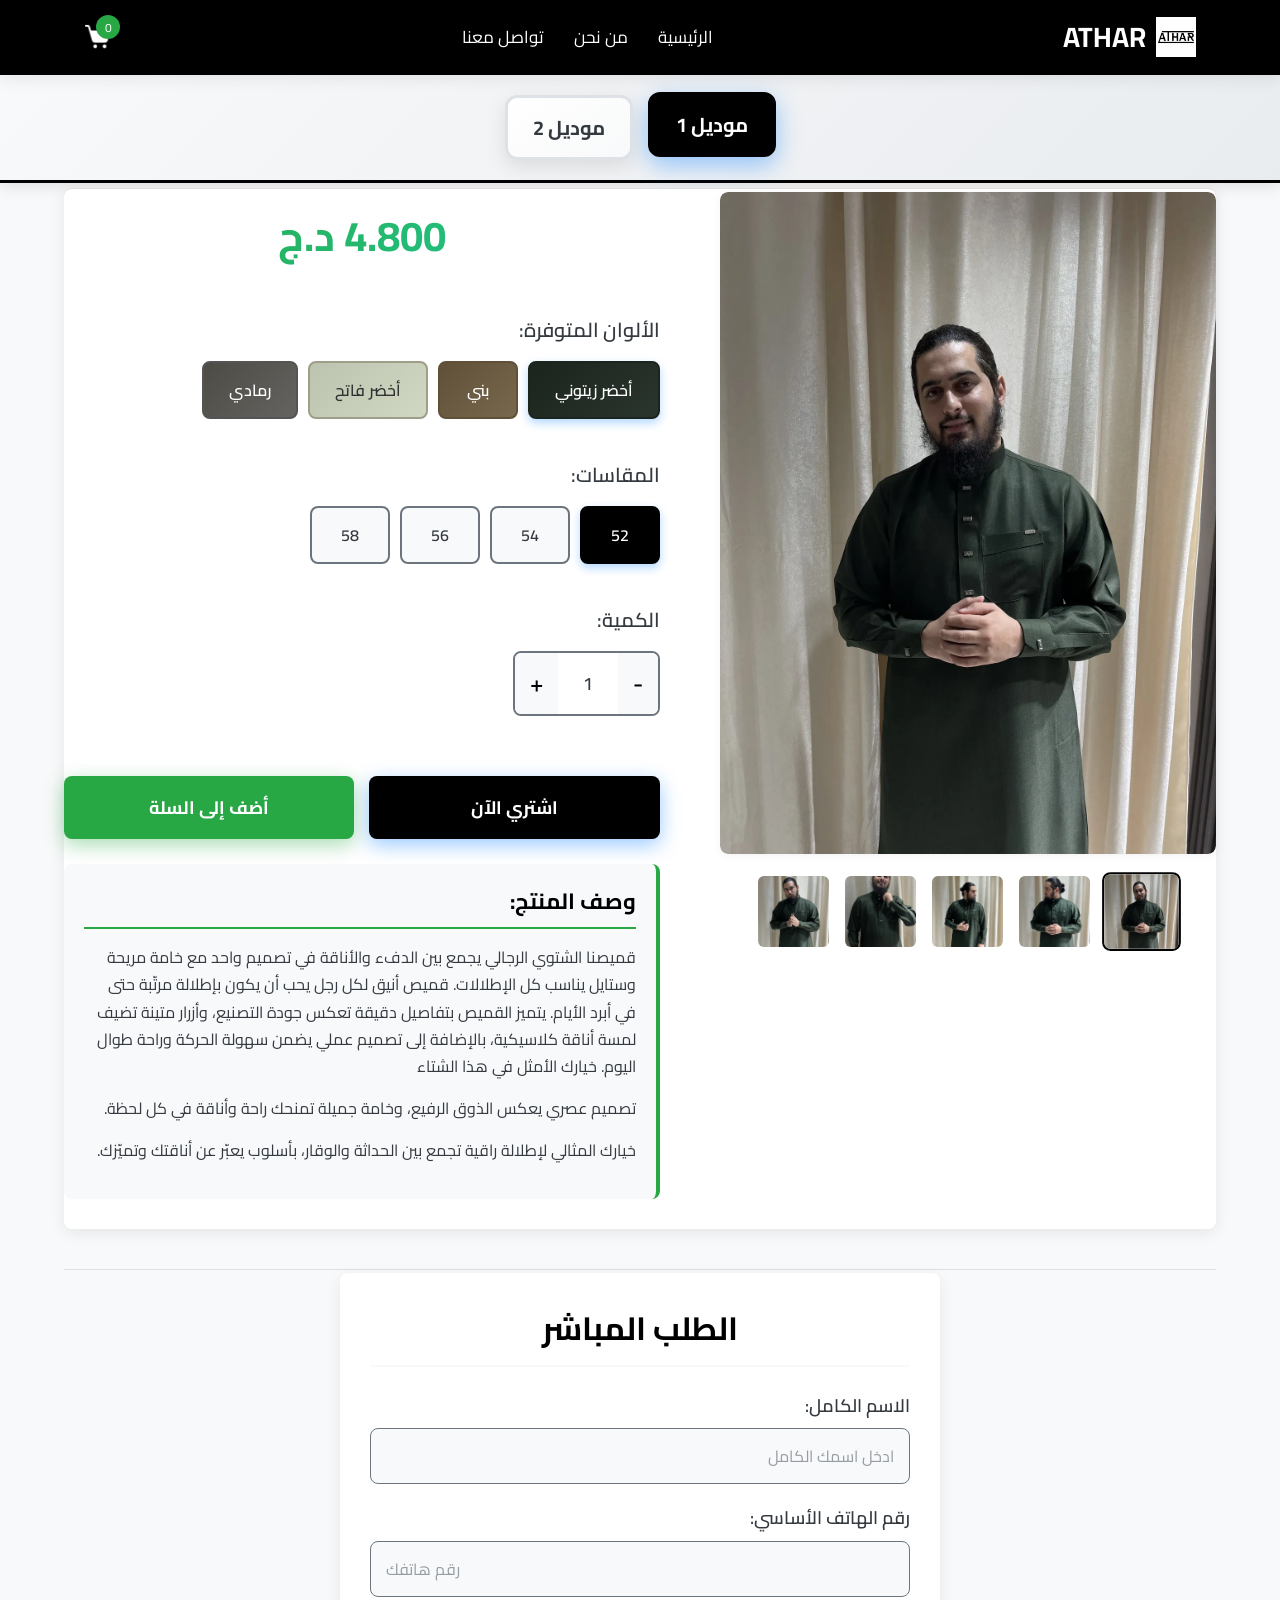
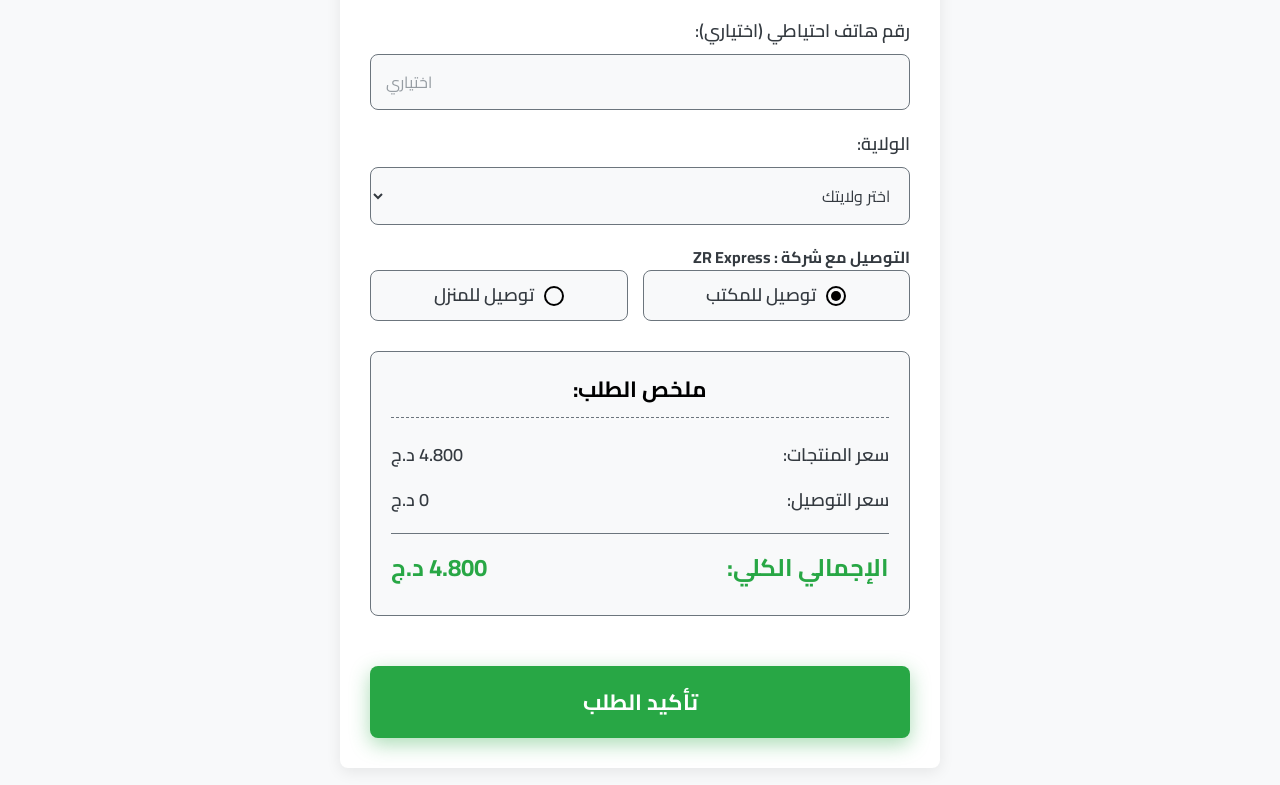
==== commit 08eec251: "Update index.html" ====
--- a/index.html
+++ b/index.html
@@ -7,7 +7,6 @@
     <link rel="stylesheet" href="style.css">
     <link rel="icon" href="images/logo.jpg" type="image/x-icon">
     <link href="https://fonts.googleapis.com/css2?family=Cairo:wght@400;700&display=swap" rel="stylesheet">
-
 
 </head>
 <body>
@@ -54,10 +53,10 @@
     <!-- أزرار التبديل بين الموديلين -->
 <div class="model-selector-container">
     <div class="container">
-<div class="model-buttons">
-    <button class="model-btn" data-model="model1">موديل 1</button>
-    <button class="model-btn active" data-model="model2">موديل 2</button>
-</div>
+        <div class="model-buttons">
+            <button class="model-btn active" data-model="model1">موديل 1</button>
+            <button class="model-btn" data-model="model2">موديل 2</button>
+        </div>
     </div>
 </div>
 
@@ -72,15 +71,15 @@
         <div class="container product-details-wrapper">
 <section class="product-images">
     <div class="main-image-container">
-        <img id="main-product-image" src="images/blue-petrol-1.webp" alt="قميص رجالي - بلو بيترول">
+        <img id="main-product-image" src="images/olive-green-1.webp" alt="قميص رجالي - أسود">
     </div>
 
     <div class="thumbnail-images">
-        <img class="thumbnail active" src="images/blue-petrol-1.webp" alt="Thumbnail 1">
-        <img class="thumbnail" src="images/blue-petrol-2.webp" alt="Thumbnail 2">
-        <img class="thumbnail" src="images/blue-petrol-3.webp" alt="Thumbnail 3">
-        <img class="thumbnail" src="images/blue-petrol-4.webp" alt="Thumbnail 4">
-        <img class="thumbnail" src="images/blue-petrol-5.webp" alt="Thumbnail 5">
+        <img class="thumbnail active" src="images/olive-green-1.webp" alt="Thumbnail 1">
+        <img class="thumbnail" src="images/olive-green-2.webp" alt="Thumbnail 2">
+        <img class="thumbnail" src="images/olive-green-3.webp" alt="Thumbnail 3">
+        <img class="thumbnail" src="images/olive-green-4.webp" alt="Thumbnail 4">
+        <img class="thumbnail" src="images/olive-green-5.webp" alt="Thumbnail 5">
     </div>
 </section>
 
@@ -205,4 +204,3 @@
 </body>
 
 </html>
-
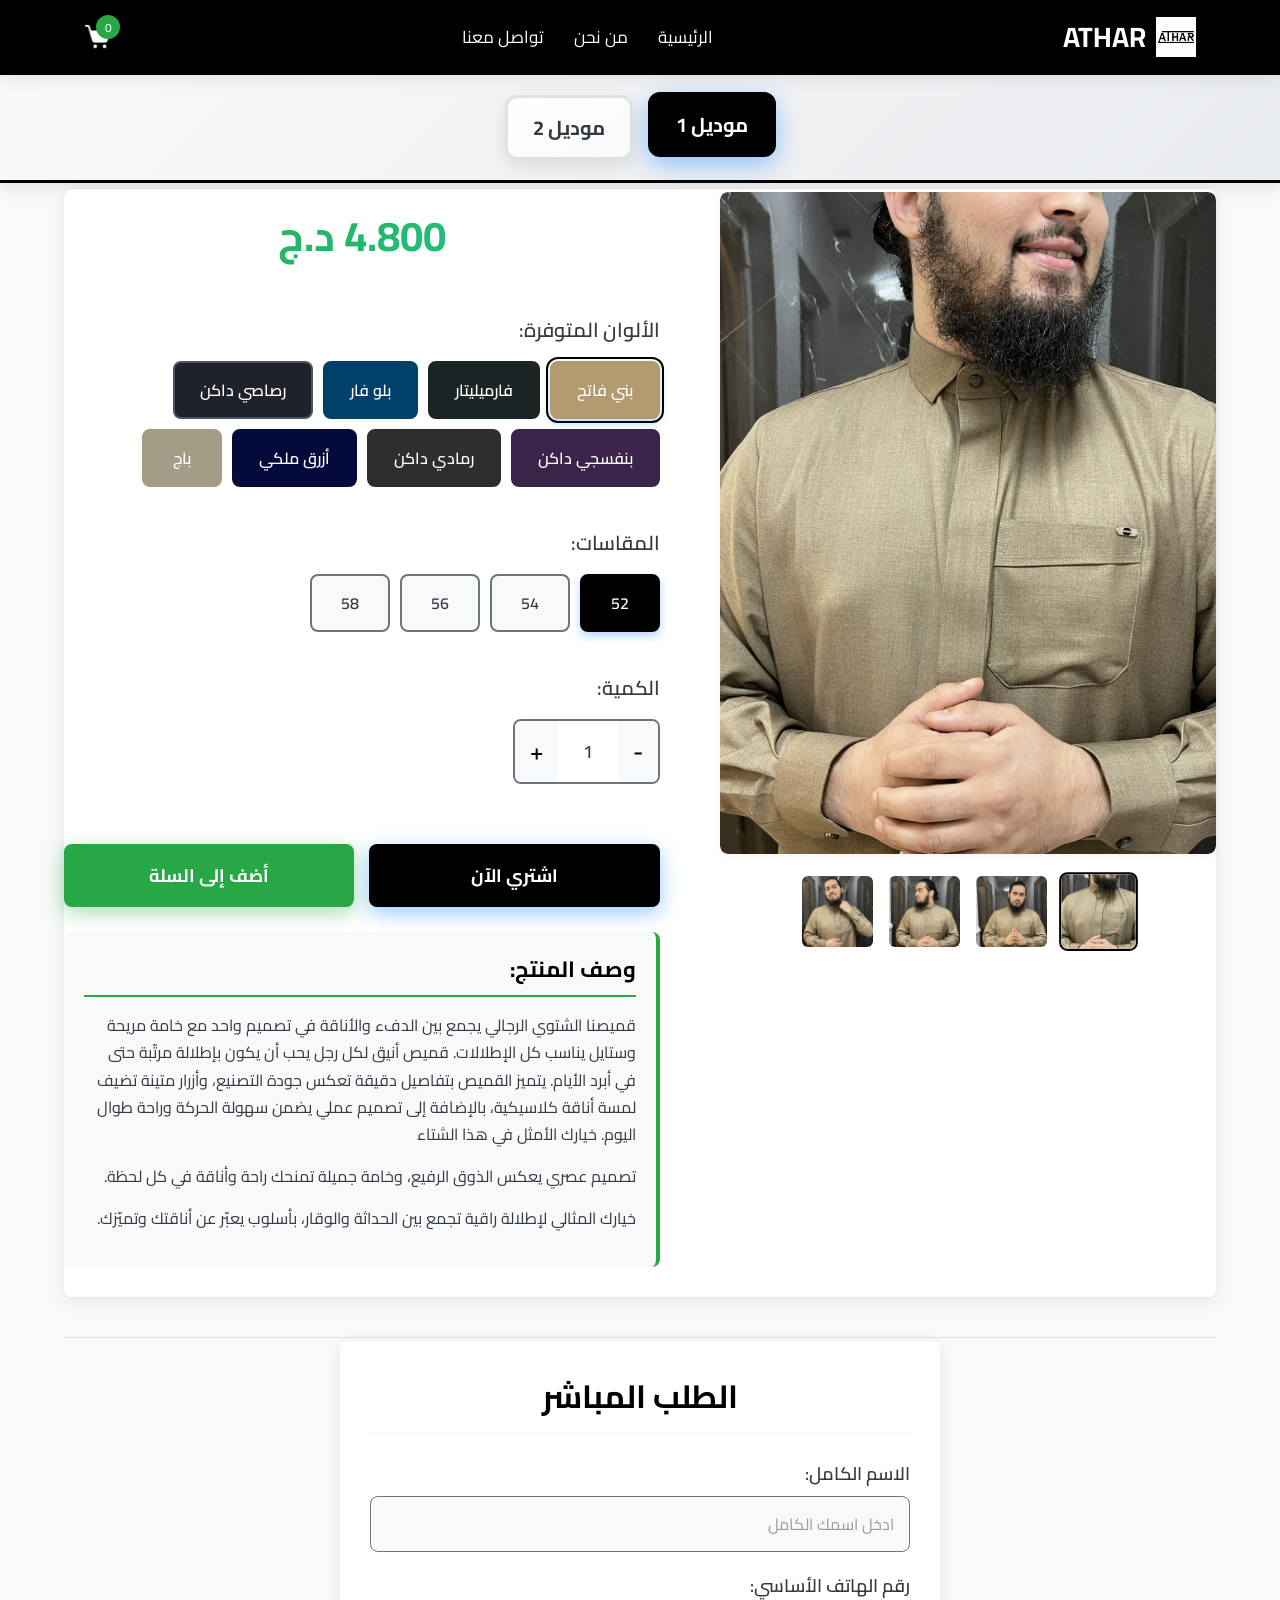
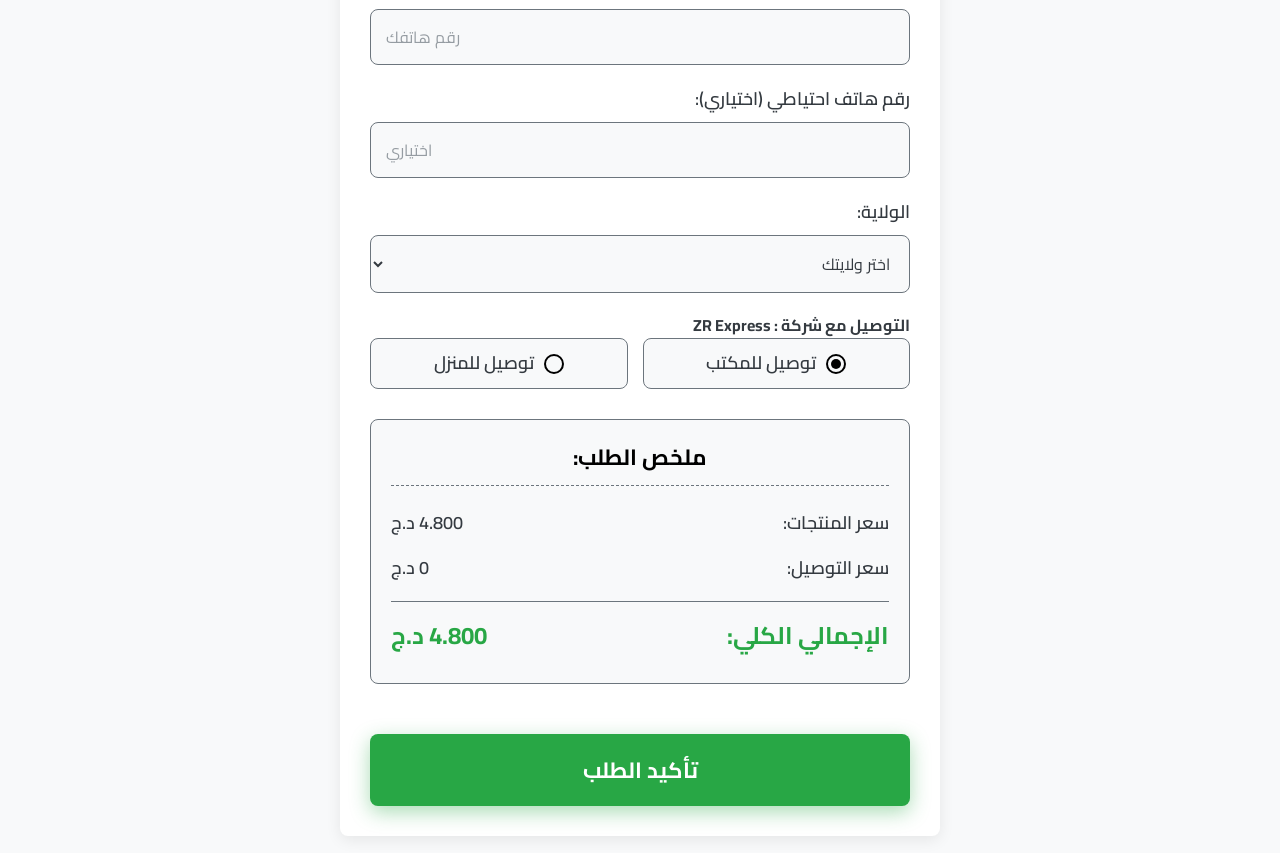
==== commit a744ca5c: "Add files via upload" ====
--- a/index.html
+++ b/index.html
@@ -71,15 +71,15 @@
         <div class="container product-details-wrapper">
 <section class="product-images">
     <div class="main-image-container">
-        <img id="main-product-image" src="images/olive-green-1.webp" alt="قميص رجالي - أسود">
+        <img id="main-product-image" src="images/brown3-1.webp" alt="قميص رجالي">
     </div>
 
     <div class="thumbnail-images">
-        <img class="thumbnail active" src="images/olive-green-1.webp" alt="Thumbnail 1">
-        <img class="thumbnail" src="images/olive-green-2.webp" alt="Thumbnail 2">
-        <img class="thumbnail" src="images/olive-green-3.webp" alt="Thumbnail 3">
-        <img class="thumbnail" src="images/olive-green-4.webp" alt="Thumbnail 4">
-        <img class="thumbnail" src="images/olive-green-5.webp" alt="Thumbnail 5">
+        <img class="thumbnail active" src="images/brown3-1.webp" alt="Thumbnail 1">
+        <img class="thumbnail" src="images/brown3-2.webp" alt="Thumbnail 2">
+        <img class="thumbnail" src="images/brown3-3.webp" alt="Thumbnail 3">
+        <img class="thumbnail" src="images/brown3-4.webp" alt="Thumbnail 4">
+
     </div>
 </section>
 
--- a/style.css
+++ b/style.css
@@ -1967,16 +1967,25 @@
 
 
 /* أنماط الألوان الجديدة */
+/* أنماط الألوان مع التفعيل */
 .color-btn[data-color="olive-green"] {
     background: linear-gradient(135deg, #1b241d, #2a352d);
     color: white;
     border-color: #1b241d;
 }
-
-.color-btn[data-color="brown"] {
+.color-btn[data-color="olive-green"].active {
+    outline: 2px solid var(--primary-color);
+    outline-offset: 2px;
+}
+
+.color-btn[data-color="brown2"] {
     background: linear-gradient(135deg, #605038, #78684d);
     color: white;
     border-color: #605038;
+}
+.color-btn[data-color="brown2"].active {
+    outline: 2px solid var(--primary-color);
+    outline-offset: 2px;
 }
 
 .color-btn[data-color="light-green"] {
@@ -1984,49 +1993,256 @@
     color: #333;
     border-color: #9f9e88;
 }
+.color-btn[data-color="light-green"].active {
+    outline: 2px solid var(--primary-color);
+    outline-offset: 2px;
+}
 
 .color-btn[data-color="gray"] {
     background: linear-gradient(135deg, #4d4b44, #656360);
     color: white;
     border-color: #555354;
 }
+.color-btn[data-color="gray"].active {
+    outline: 2px solid var(--primary-color);
+    outline-offset: 2px;
+}
 
 .color-btn[data-color="blue-petrol"] {
     background: linear-gradient(135deg, #19262a, #2a3a40);
     color: white;
     border-color: #19262a;
 }
+.color-btn[data-color="blue-petrol"].active {
+    outline: 2px solid var(--primary-color);
+    outline-offset: 2px;
+}
 
 .color-btn[data-color="beige"] {
     background: linear-gradient(135deg, #8c8779, #a39e8f);
     color: #333;
     border-color: #8c8779;
 }
+.color-btn[data-color="beige"].active {
+    outline: 2px solid var(--primary-color);
+    outline-offset: 2px;
+}
 
 .color-btn[data-color="dark-purple"] {
     background: linear-gradient(135deg, #1e1821, #2d2530);
     color: white;
     border-color: #1e1821;
 }
+.color-btn[data-color="dark-purple"].active {
+    outline: 2px solid var(--primary-color);
+    outline-offset: 2px;
+}
 
 .color-btn[data-color="dark-gray"] {
     background: linear-gradient(135deg, #222324, #3a3b3c);
     color: white;
     border-color: #222324;
 }
+.color-btn[data-color="dark-gray"].active {
+    outline: 2px solid var(--primary-color);
+    outline-offset: 2px;
+}
 
 .color-btn[data-color="black"] {
     background: linear-gradient(135deg, #040509, #1a1a1a);
     color: white;
     border-color: #040509;
 }
+.color-btn[data-color="black"].active {
+    outline: 2px solid var(--primary-color);
+    outline-offset: 2px;
+}
+
 .color-btn[data-color="gray2"] {
     background: #6a7178;
     color: white;
     border-color: #555354;
 }
-
-
-
-
-
+.color-btn[data-color="gray2"].active {
+    outline: 2px solid var(--primary-color);
+    outline-offset: 2px;
+}
+
+.color-btn[data-color="brown"] {
+    background-color: #47352a;
+    color: var(--white);
+    border-color: #47352a;
+}
+.color-btn[data-color="brown"].active {
+    outline: 2px solid var(--primary-color);
+    outline-offset: 2px;
+}
+
+
+
+
+
+
+/* أضف هذه الأنماط في قسم أنماط الألوان (بعد سطر 2016 تقريباً) */
+
+.color-btn[data-color="dark-gray3"] {
+    background: #2d2e30;
+    color: var(--white);
+    border-color: #2d2e30;
+}
+.color-btn[data-color="dark-gray3"].active {
+    outline: 2px solid var(--primary-color);
+    outline-offset: 2px;
+}
+
+.color-btn[data-color="royal-blue"] {
+    background: #040b3c;
+    color: var(--white);
+    border-color: #040b3c;
+}
+.color-btn[data-color="royal-blue"].active {
+    outline: 2px solid var(--primary-color);
+    outline-offset: 2px;
+}
+
+.color-btn[data-color="beige2"] {
+    background: #a49c86;
+    color: var(--white);
+    border-color: #a49c86;
+}
+.color-btn[data-color="beige2"].active {
+    outline: 2px solid var(--primary-color);
+    outline-offset: 2px;
+}
+
+
+
+/* أنماط الألوان الجديدة للموديل 1 */
+.color-btn[data-color="black2"] {
+    background-color: #000000;
+    color: var(--white);
+    border-color: #000000;
+}
+.color-btn[data-color="black2"].active {
+    outline: 2px solid var(--primary-color);
+    outline-offset: 2px;
+}
+
+.color-btn[data-color="farmelitar"] {
+    background-color: #1c2526;
+    color: var(--white);
+    border-color: #1c2526;
+}
+.color-btn[data-color="farmelitar"].active {
+    outline: 2px solid var(--primary-color);
+    outline-offset: 2px;
+}
+
+.color-btn[data-color="blue-far"] {
+    background-color: #00416A;
+    color: var(--white);
+    border-color: #00416A;
+}
+.color-btn[data-color="blue-far"].active {
+    outline: 2px solid var(--primary-color);
+    outline-offset: 2px;
+}
+
+.color-btn[data-color="dark-purple2"] {
+    background-color: #3B2349;
+    color: var(--white);
+    border-color: #3B2349;
+}
+.color-btn[data-color="dark-purple2"].active {
+    outline: 2px solid var(--primary-color);
+    outline-offset: 2px;
+}
+
+.color-btn[data-color="brown2"] {
+    background-color: #47352a;
+    color: var(--white);
+    border-color: #47352a;
+}
+.color-btn[data-color="brown2"].active {
+    outline: 2px solid var(--primary-color);
+    outline-offset: 2px;
+}
+
+.color-btn[data-color="dark-gray2"] {
+    background-color: #1f2229;
+    color: var(--white);
+    border-color: #4a5568;
+}
+.color-btn[data-color="dark-gray2"].active {
+    outline: 2px solid var(--primary-color);
+    outline-offset: 2px;
+}
+
+
+
+
+
+
+
+/* أضف هذه الأنماط في قسم أنماط الألوان */
+
+.color-btn[data-color="blue-jeans"] {
+    background: #788CA0;
+    color: var(--white);
+    border-color: #788CA0;
+}
+.color-btn[data-color="blue-jeans"].active {
+    outline: 2px solid var(--primary-color);
+    outline-offset: 2px;
+}
+
+.color-btn[data-color="white"] {
+    background: #ffffff;
+    color: var(--text-color);
+    border-color: #cccccc;
+}
+.color-btn[data-color="white"].active {
+    outline: 2px solid var(--primary-color);
+    outline-offset: 2px;
+}
+
+.color-btn[data-color="brown3"] {
+    background: #B49A70;
+    color: var(--white);
+    border-color: #B49A70;
+}
+.color-btn[data-color="brown3"].active {
+    outline: 2px solid var(--primary-color);
+    outline-offset: 2px;
+}
+
+
+
+
+
+
+
+
+
+
+/* أضف هذه الأنماط الجديدة */
+
+.color-btn[data-color="gray"] {
+    background: #8a8c8d;
+    color: var(--white);
+    border-color: #8a8c8d;
+}
+.color-btn[data-color="gray"].active {
+    outline: 2px solid var(--primary-color);
+    outline-offset: 2px;
+}
+
+.color-btn[data-color="dark-gray4"] {
+    background: #1a1b1c;
+    color: var(--white);
+    border-color: #1a1b1c;
+}
+.color-btn[data-color="dark-gray4"].active {
+    outline: 2px solid var(--primary-color);
+    outline-offset: 2px;
+}
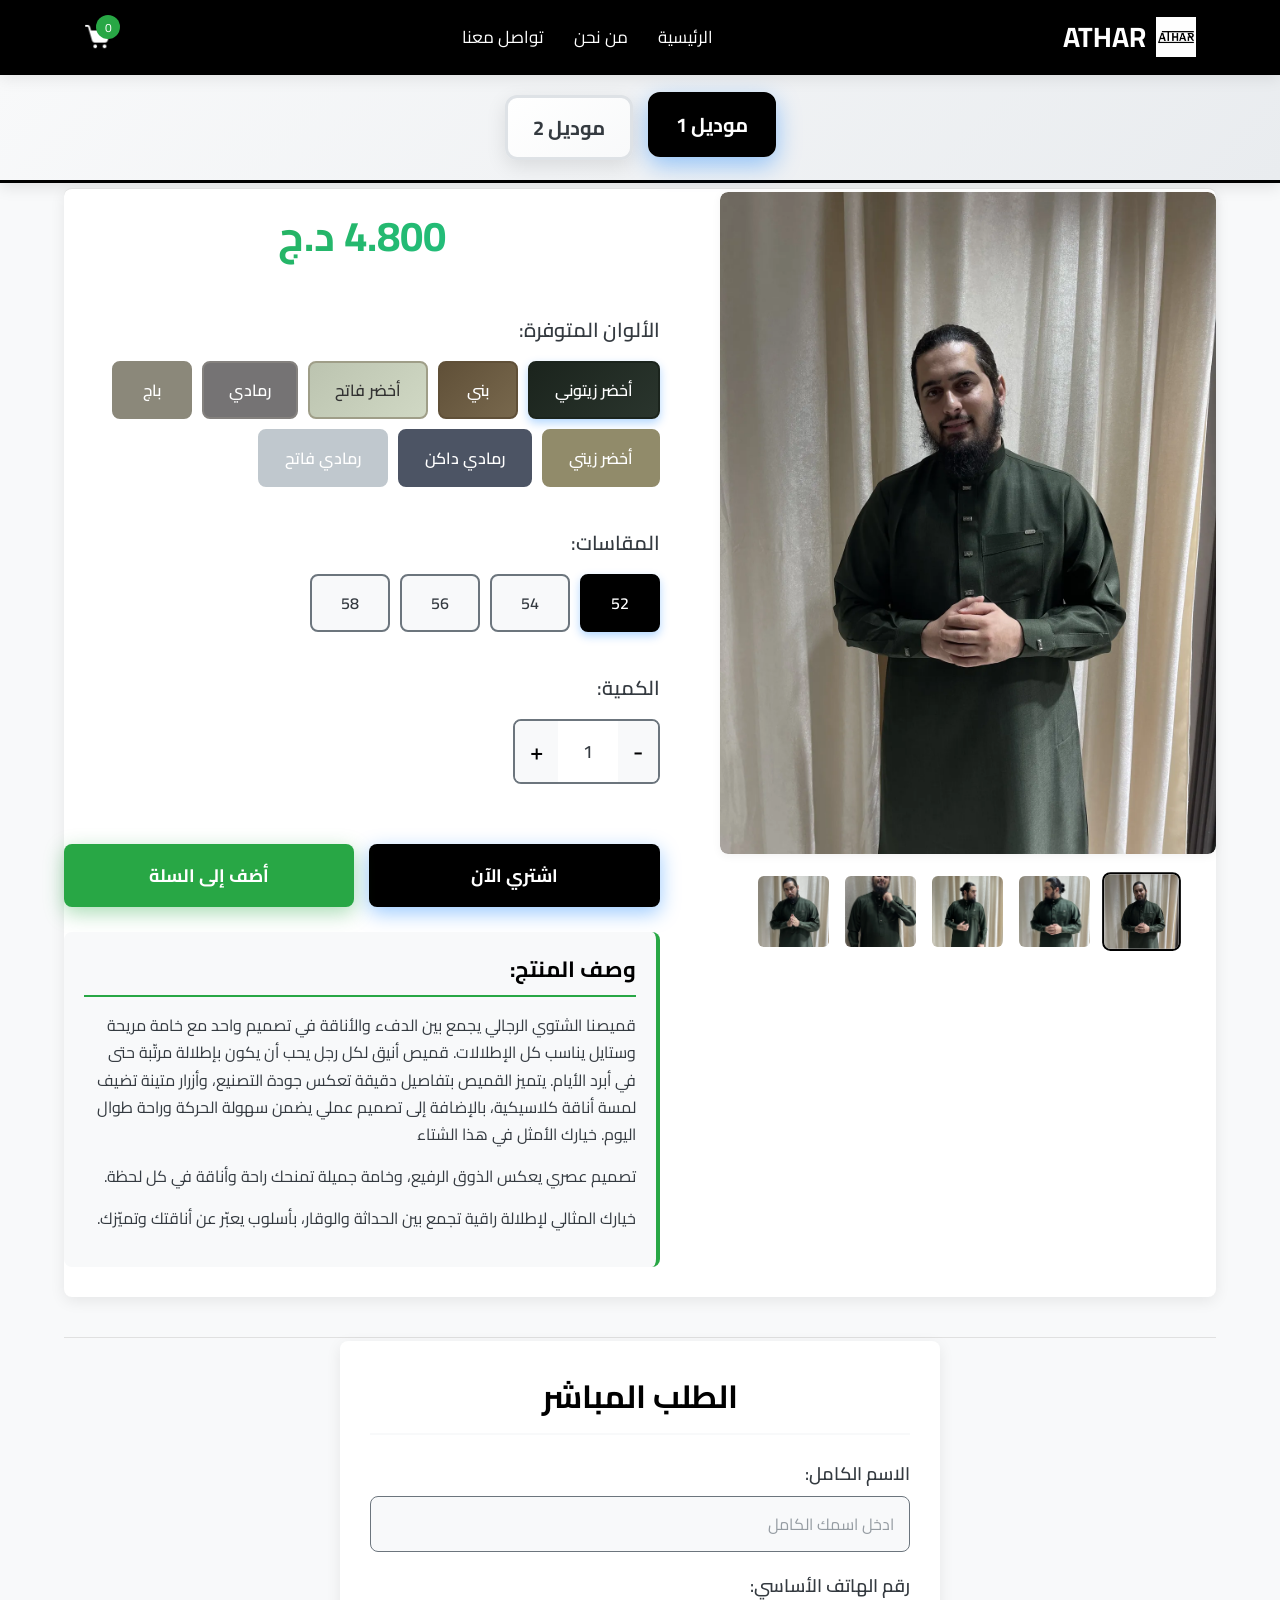
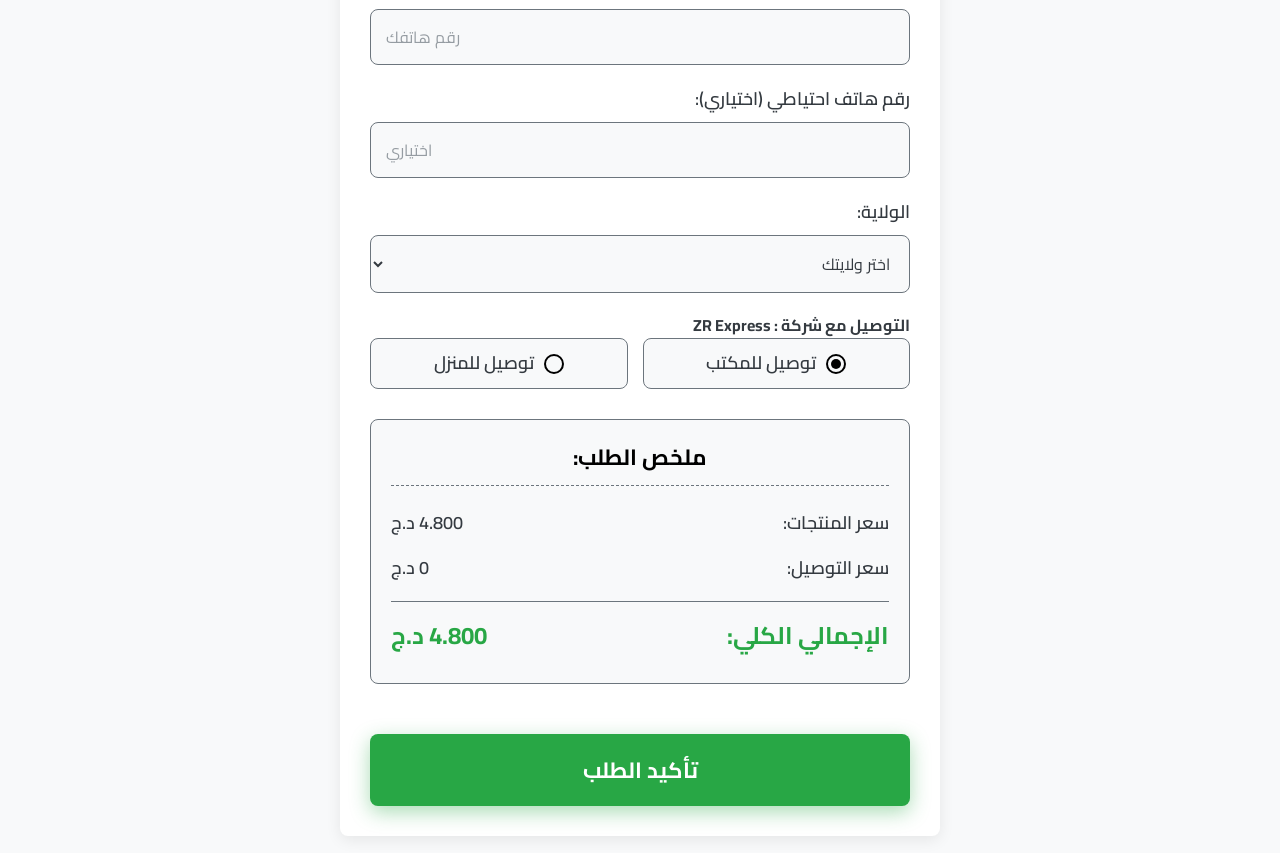
==== commit 4c6ff1a7: "Add files via upload" ====
--- a/index.html
+++ b/index.html
@@ -7,6 +7,8 @@
     <link rel="stylesheet" href="style.css">
     <link rel="icon" href="images/logo.jpg" type="image/x-icon">
     <link href="https://fonts.googleapis.com/css2?family=Cairo:wght@400;700&display=swap" rel="stylesheet">
+
+
 
 </head>
 <body>
@@ -71,15 +73,15 @@
         <div class="container product-details-wrapper">
 <section class="product-images">
     <div class="main-image-container">
-        <img id="main-product-image" src="images/brown3-1.webp" alt="قميص رجالي">
+        <img id="main-product-image" src="images/olive-green-1.webp" alt="قميص رجالي - أسود">
     </div>
 
     <div class="thumbnail-images">
-        <img class="thumbnail active" src="images/brown3-1.webp" alt="Thumbnail 1">
-        <img class="thumbnail" src="images/brown3-2.webp" alt="Thumbnail 2">
-        <img class="thumbnail" src="images/brown3-3.webp" alt="Thumbnail 3">
-        <img class="thumbnail" src="images/brown3-4.webp" alt="Thumbnail 4">
-
+        <img class="thumbnail active" src="images/olive-green-1.webp" alt="Thumbnail 1">
+        <img class="thumbnail" src="images/olive-green-2.webp" alt="Thumbnail 2">
+        <img class="thumbnail" src="images/olive-green-3.webp" alt="Thumbnail 3">
+        <img class="thumbnail" src="images/olive-green-4.webp" alt="Thumbnail 4">
+        <img class="thumbnail" src="images/olive-green-5.webp" alt="Thumbnail 5">
     </div>
 </section>
 
@@ -204,3 +206,11 @@
 </body>
 
 </html>
+
+
+
+
+
+
+
+
--- a/style.css
+++ b/style.css
@@ -1965,27 +1965,19 @@
 
 
 
-
 /* أنماط الألوان الجديدة */
-/* أنماط الألوان مع التفعيل */
 .color-btn[data-color="olive-green"] {
     background: linear-gradient(135deg, #1b241d, #2a352d);
     color: white;
     border-color: #1b241d;
 }
-.color-btn[data-color="olive-green"].active {
-    outline: 2px solid var(--primary-color);
-    outline-offset: 2px;
-}
-
-.color-btn[data-color="brown2"] {
+
+
+
+.color-btn[data-color="brown"] {
     background: linear-gradient(135deg, #605038, #78684d);
     color: white;
     border-color: #605038;
-}
-.color-btn[data-color="brown2"].active {
-    outline: 2px solid var(--primary-color);
-    outline-offset: 2px;
 }
 
 .color-btn[data-color="light-green"] {
@@ -1993,19 +1985,11 @@
     color: #333;
     border-color: #9f9e88;
 }
-.color-btn[data-color="light-green"].active {
-    outline: 2px solid var(--primary-color);
-    outline-offset: 2px;
-}
 
 .color-btn[data-color="gray"] {
-    background: linear-gradient(135deg, #4d4b44, #656360);
+    background: linear-gradient(135deg, #757374, #757374);
     color: white;
-    border-color: #555354;
-}
-.color-btn[data-color="gray"].active {
-    outline: 2px solid var(--primary-color);
-    outline-offset: 2px;
+    border-color: #84817e;
 }
 
 .color-btn[data-color="blue-petrol"] {
@@ -2013,178 +1997,46 @@
     color: white;
     border-color: #19262a;
 }
-.color-btn[data-color="blue-petrol"].active {
-    outline: 2px solid var(--primary-color);
-    outline-offset: 2px;
-}
 
 .color-btn[data-color="beige"] {
     background: linear-gradient(135deg, #8c8779, #a39e8f);
     color: #333;
     border-color: #8c8779;
 }
-.color-btn[data-color="beige"].active {
-    outline: 2px solid var(--primary-color);
-    outline-offset: 2px;
-}
 
 .color-btn[data-color="dark-purple"] {
     background: linear-gradient(135deg, #1e1821, #2d2530);
     color: white;
     border-color: #1e1821;
 }
-.color-btn[data-color="dark-purple"].active {
-    outline: 2px solid var(--primary-color);
-    outline-offset: 2px;
-}
 
 .color-btn[data-color="dark-gray"] {
     background: linear-gradient(135deg, #222324, #3a3b3c);
     color: white;
     border-color: #222324;
 }
-.color-btn[data-color="dark-gray"].active {
-    outline: 2px solid var(--primary-color);
-    outline-offset: 2px;
-}
 
 .color-btn[data-color="black"] {
     background: linear-gradient(135deg, #040509, #1a1a1a);
     color: white;
     border-color: #040509;
 }
-.color-btn[data-color="black"].active {
-    outline: 2px solid var(--primary-color);
-    outline-offset: 2px;
-}
-
 .color-btn[data-color="gray2"] {
     background: #6a7178;
     color: white;
     border-color: #555354;
 }
-.color-btn[data-color="gray2"].active {
-    outline: 2px solid var(--primary-color);
-    outline-offset: 2px;
-}
-
-.color-btn[data-color="brown"] {
-    background-color: #47352a;
-    color: var(--white);
-    border-color: #47352a;
-}
-.color-btn[data-color="brown"].active {
-    outline: 2px solid var(--primary-color);
-    outline-offset: 2px;
-}
-
-
-
-
-
-
-/* أضف هذه الأنماط في قسم أنماط الألوان (بعد سطر 2016 تقريباً) */
-
-.color-btn[data-color="dark-gray3"] {
-    background: #2d2e30;
-    color: var(--white);
-    border-color: #2d2e30;
-}
-.color-btn[data-color="dark-gray3"].active {
-    outline: 2px solid var(--primary-color);
-    outline-offset: 2px;
-}
-
-.color-btn[data-color="royal-blue"] {
-    background: #040b3c;
-    color: var(--white);
-    border-color: #040b3c;
-}
-.color-btn[data-color="royal-blue"].active {
-    outline: 2px solid var(--primary-color);
-    outline-offset: 2px;
-}
-
-.color-btn[data-color="beige2"] {
-    background: #a49c86;
-    color: var(--white);
-    border-color: #a49c86;
-}
-.color-btn[data-color="beige2"].active {
-    outline: 2px solid var(--primary-color);
-    outline-offset: 2px;
-}
-
-
-
-/* أنماط الألوان الجديدة للموديل 1 */
-.color-btn[data-color="black2"] {
-    background-color: #000000;
-    color: var(--white);
-    border-color: #000000;
-}
-.color-btn[data-color="black2"].active {
-    outline: 2px solid var(--primary-color);
-    outline-offset: 2px;
-}
-
-.color-btn[data-color="farmelitar"] {
-    background-color: #1c2526;
-    color: var(--white);
-    border-color: #1c2526;
-}
-.color-btn[data-color="farmelitar"].active {
-    outline: 2px solid var(--primary-color);
-    outline-offset: 2px;
-}
-
-.color-btn[data-color="blue-far"] {
-    background-color: #00416A;
-    color: var(--white);
-    border-color: #00416A;
-}
-.color-btn[data-color="blue-far"].active {
-    outline: 2px solid var(--primary-color);
-    outline-offset: 2px;
-}
-
-.color-btn[data-color="dark-purple2"] {
-    background-color: #3B2349;
-    color: var(--white);
-    border-color: #3B2349;
-}
-.color-btn[data-color="dark-purple2"].active {
-    outline: 2px solid var(--primary-color);
-    outline-offset: 2px;
-}
-
-.color-btn[data-color="brown2"] {
-    background-color: #47352a;
-    color: var(--white);
-    border-color: #47352a;
-}
-.color-btn[data-color="brown2"].active {
-    outline: 2px solid var(--primary-color);
-    outline-offset: 2px;
-}
-
-.color-btn[data-color="dark-gray2"] {
-    background-color: #1f2229;
-    color: var(--white);
-    border-color: #4a5568;
-}
-.color-btn[data-color="dark-gray2"].active {
-    outline: 2px solid var(--primary-color);
-    outline-offset: 2px;
-}
-
-
-
-
-
-
-
-/* أضف هذه الأنماط في قسم أنماط الألوان */
+
+
+
+
+
+
+
+
+
+
+
 
 .color-btn[data-color="blue-jeans"] {
     background: #788CA0;
@@ -2206,33 +2058,12 @@
     outline-offset: 2px;
 }
 
-.color-btn[data-color="brown3"] {
-    background: #B49A70;
-    color: var(--white);
-    border-color: #B49A70;
-}
-.color-btn[data-color="brown3"].active {
-    outline: 2px solid var(--primary-color);
-    outline-offset: 2px;
-}
-
-
-
-
-
-
-
-
-
-
-/* أضف هذه الأنماط الجديدة */
-
-.color-btn[data-color="gray"] {
+.color-btn[data-color="gray3"] {
     background: #8a8c8d;
     color: var(--white);
     border-color: #8a8c8d;
 }
-.color-btn[data-color="gray"].active {
+.color-btn[data-color="gray3"].active {
     outline: 2px solid var(--primary-color);
     outline-offset: 2px;
 }
@@ -2245,4 +2076,82 @@
 .color-btn[data-color="dark-gray4"].active {
     outline: 2px solid var(--primary-color);
     outline-offset: 2px;
+
+}
+
+.color-btn[data-color="brown2"] {
+    background-color: #47352a;
+    color: var(--white);
+    border-color: #47352a;
+}
+.color-btn[data-color="brown2"].active {
+    outline: 2px solid var(--primary-color);
+    outline-offset: 2px;
+}
+
+.color-btn[data-color="blue-far"] {
+    background-color: #00416A;
+    color: var(--white);
+    border-color: #00416A;
+}
+.color-btn[data-color="blue-far"].active {
+    outline: 2px solid var(--primary-color);
+    outline-offset: 2px;
+}
+
+
+.color-btn[data-color="light.gray"] {
+    background-color: #c0c8ce;
+    color: var(--white);
+    border-color: #c0c8ce;
+}
+.color-btn[data-color="light.gray"].active {
+    outline: 2px solid var(--primary-color);
+    outline-offset: 2px;
+}
+
+.color-btn[data-color="blue.night"] {
+    background-color: #0c1528;
+    color: var(--white);
+    border-color: #0c1528;
+}
+.color-btn[data-color="blue.night"].active {
+    outline: 2px solid var(--primary-color);
+    outline-offset: 2px;
+}
+
+
+.color-btn[data-color="olive-green2"] {
+    background-color: #918b6a;
+    color: var(--white);
+    border-color: #918b6a;
+}
+.color-btn[data-color="olive-green2"].active {
+    outline: 2px solid var(--primary-color);
+    outline-offset: 2px;
+}
+
+
+
+.color-btn[data-color="beige2"] {
+    background-color: #8b887a;
+    color: var(--white);
+    border-color: #8b887a;
+}
+.color-btn[data-color="beige2"].active {
+    outline: 2px solid var(--primary-color);
+    outline-offset: 2px;
+}
+
+
+
+.color-btn[data-color="dark-gray2"] {
+    background-color: #4c5464;
+    color: var(--white);
+    border-color: #4c5464;
+}
+.color-btn[data-color="dark-gray2"].active {
+    outline: 2px solid var(--primary-color);
+    outline-offset: 2px;
+
 }
